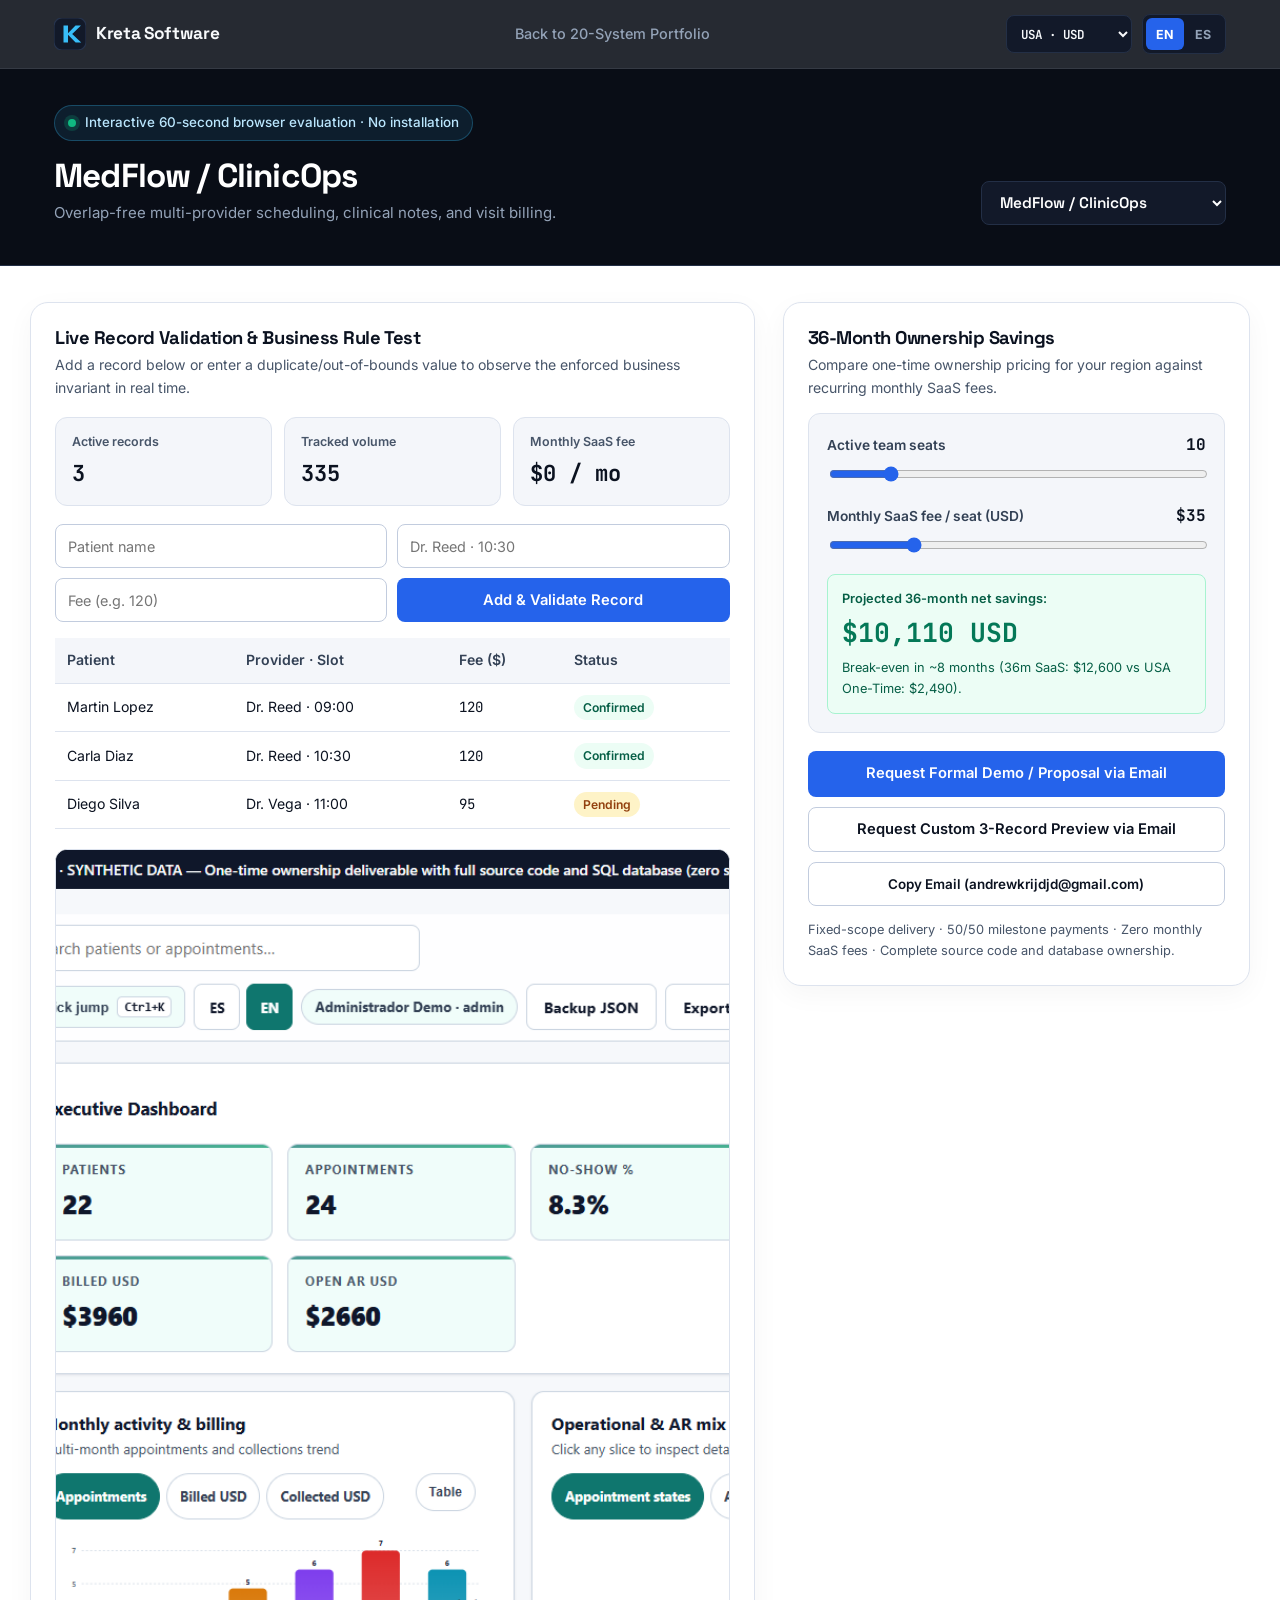
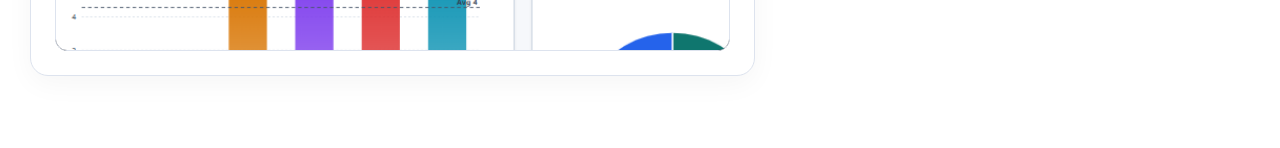
==== demo.html @ 7fbad0e4 "feat: publish 20-product B2B catalog, 40 UI v3 screenshots, 60s demo, and email-only CTAs for Hermes" ====
<!doctype html>
<html lang="en">
<head>
  <meta charset="utf-8">
  <meta name="viewport" content="width=device-width, initial-scale=1">
  <title>Kreta Software — Interactive 60-Second Sandbox (20 Systems)</title>
  <meta name="description" content="Evaluate any of Kreta Software's 20 production-ready operational systems directly in your browser with live invariant validation and 36-month savings modeling.">
  <link rel="preconnect" href="https://fonts.googleapis.com">
  <link rel="preconnect" href="https://fonts.gstatic.com" crossorigin>
  <link href="https://fonts.googleapis.com/css2?family=Inter:wght@400;500;600;700&family=JetBrains+Mono:wght@500;600;700&family=Space+Grotesk:wght@600;700&display=swap" rel="stylesheet">
  <link rel="icon" href="data:image/svg+xml,<svg xmlns='http://www.w3.org/2000/svg' viewBox='0 0 100 100'><rect width='100' height='100' rx='22' fill='%23090d16'/><path d='M30 24h14v24l24-24h18L58 50l28 26H68L44 52v24H30V24z' fill='%2338bdf8'/></svg>">
  <link rel="stylesheet" href="styles.css">
  <style>
    .sandbox-hero {
      background: var(--obsidian); color: var(--obsidian-ink);
      padding: 36px 0 40px; border-bottom: 1px solid var(--obsidian-border);
    }
    .sandbox-bar {
      display: flex; flex-wrap: wrap; align-items: flex-end; justify-content: space-between; gap: 20px;
    }
    .sandbox-bar h1 { font-size: clamp(1.6rem, 2.6vw, 2.25rem); color: #fff; margin-top: 6px; }
    .sandbox-sub { color: #94a3b8; font-size: 0.94rem; margin-top: 6px; max-width: 64ch; }
    .sandbox-select {
      min-height: 44px; min-width: 240px; padding: 8px 14px; border-radius: var(--radius-sm);
      border: 1px solid var(--obsidian-border); background: var(--obsidian-elevated);
      color: #fff; font-family: var(--font-display); font-weight: 600; font-size: 0.96rem; cursor: pointer;
    }
    .sandbox-main { padding: 36px 0 72px; }
    .sandbox-grid {
      display: grid; grid-template-columns: minmax(0, 1.55fr) minmax(0, 1fr);
      gap: 28px; align-items: start;
    }
    @media (max-width: 960px) { .sandbox-grid { grid-template-columns: 1fr; } }
    .s-panel {
      background: var(--porcelain); border: 1px solid var(--border);
      border-radius: var(--radius-lg); padding: 24px;
      box-shadow: 0 8px 28px rgba(11, 18, 32, 0.04);
    }
    .s-panel h2 { font-size: 1.15rem; margin-bottom: 6px; }
    .s-kpis { display: grid; grid-template-columns: repeat(3, 1fr); gap: 12px; margin: 18px 0; }
    @media (max-width: 640px) { .s-kpis { grid-template-columns: 1fr; } }
    .s-kpi {
      padding: 14px 16px; border-radius: var(--radius-md);
      background: var(--slate-wash); border: 1px solid var(--border);
    }
    .s-kpi small { display: block; font-size: 0.78rem; font-weight: 600; color: var(--muted); }
    .s-kpi strong { display: block; margin-top: 4px; font-size: 1.38rem; color: var(--ink); }
    .s-form { display: grid; grid-template-columns: 1fr 1fr; gap: 10px; margin-top: 14px; }
    @media (max-width: 640px) { .s-form { grid-template-columns: 1fr; } }
    .s-form input {
      min-height: 44px; padding: 9px 12px; border-radius: var(--radius-sm);
      border: 1px solid var(--border-strong); font-family: inherit; font-size: 0.9rem; color: var(--ink);
    }
    .s-alert {
      margin-top: 12px; padding: 11px 14px; border-radius: var(--radius-sm);
      font-size: 0.88rem; font-weight: 600; display: none;
    }
    .s-alert.show { display: block; }
    .s-alert.ok { background: var(--emerald-soft); color: #065f46; border: 1px solid #a7f3d0; }
    .s-alert.err { background: #fef2f2; color: #991b1b; border: 1px solid #fecaca; }
    .s-table-wrap { overflow-x: auto; margin-top: 16px; }
    .s-table { width: 100%; border-collapse: collapse; font-size: 0.88rem; }
    .s-table th, .s-table td {
      text-align: left; padding: 11px 12px; border-bottom: 1px solid var(--border);
    }
    .s-table th { background: var(--slate-wash); font-weight: 600; color: var(--ink-secondary); }
    .tag-ok {
      display: inline-block; padding: 3px 9px; border-radius: 999px;
      background: var(--emerald-soft); color: #065f46; font-weight: 600; font-size: 0.76rem;
    }
    .tag-warn {
      display: inline-block; padding: 3px 9px; border-radius: 999px;
      background: #fef3c7; color: #92400e; font-weight: 600; font-size: 0.76rem;
    }
    .s-screen-frame {
      margin-top: 20px; border-radius: var(--radius-md); overflow: hidden;
      border: 1px solid var(--border); background: var(--obsidian);
    }
    .s-screen-frame img { width: 100%; aspect-ratio: 16 / 10; object-fit: cover; object-position: top; display: block; }
    .sim-card {
      margin-top: 14px; padding: 18px; border-radius: var(--radius-md);
      background: var(--slate-wash); border: 1px solid var(--border);
    }
    .sim-result {
      margin-top: 14px; padding: 14px; border-radius: var(--radius-sm);
      background: var(--emerald-soft); border: 1px solid #a7f3d0;
    }
    .sim-num { font-size: 1.65rem; font-weight: 700; color: #047857; margin-top: 2px; }
    .cta-col { display: flex; flex-direction: column; gap: 10px; margin-top: 18px; }
  </style>
</head>
<body>
  <a class="skip-link" href="#demo-main">Skip to interactive sandbox</a>

  <header class="site-header">
    <div class="container nav-inner">
      <a class="brand" href="index.html">
        <svg class="brand-mark" width="32" height="32" viewBox="0 0 32 32" fill="none" aria-hidden="true">
          <rect width="32" height="32" rx="8" fill="#121929" stroke="#26334d" stroke-width="1.2"/>
          <path d="M9.5 7.5H14V15.2L21.5 7.5H27L18.2 16L27.2 24.5H21.6L14 16.8V24.5H9.5V7.5Z" fill="#38BDF8"/>
        </svg>
        <span class="brand-name">Kreta Software</span>
      </a>

      <nav class="nav-links" aria-label="Back navigation">
        <a href="index.html#platforms" id="nav-back">Back to 20-System Portfolio</a>
      </nav>

      <div class="nav-actions">
        <label for="region-select" class="sr-only">Pricing region</label>
        <select id="region-select" class="region-select" aria-label="Pricing region">
          <option value="USA">USA · USD</option>
          <option value="EUR">EUR · USD</option>
          <option value="LATAM">LATAM · USD</option>
          <option value="AR">AR · USD/ARS</option>
        </select>

        <div class="segmented" role="group" aria-label="Language">
          <button type="button" class="seg-btn" id="lang-en" aria-pressed="true">EN</button>
          <button type="button" class="seg-btn" id="lang-es" aria-pressed="false">ES</button>
        </div>
      </div>
    </div>
  </header>

  <section class="sandbox-hero">
    <div class="container sandbox-bar">
      <div>
        <div class="hero-pill" style="margin-bottom:10px;">
          <span class="pulse-dot" aria-hidden="true"></span>
          <span id="lbl-badge">Interactive 60-second browser evaluation · No installation</span>
        </div>
        <h1 id="demo-title">Loading platform…</h1>
        <p class="sandbox-sub" id="demo-tagline"></p>
      </div>
      <div>
        <label for="prod-select" class="sr-only">Select platform</label>
        <select id="prod-select" class="sandbox-select" aria-label="Select platform"></select>
      </div>
    </div>
  </section>

  <main id="demo-main" class="container sandbox-main">
    <div class="sandbox-grid">
      <section class="s-panel" aria-labelledby="sec-live-title">
        <h2 id="sec-live-title">Live Record Validation &amp; Business Rule Test</h2>
        <p style="font-size:0.88rem;color:var(--muted);" id="sec-live-sub">Add a record below or enter a duplicate/out-of-bounds value to observe the enforced business invariant in real time.</p>

        <div class="s-kpis" id="demo-kpis" aria-live="polite"></div>

        <form id="demo-form" class="s-form">
          <input id="f-col1" required placeholder="Account / Entity">
          <input id="f-col2" required placeholder="Reference / Date / Code">
          <input id="f-col3" type="number" step="0.01" required placeholder="Amount / Metric">
          <button type="submit" class="btn btn-primary" id="btn-add">Add &amp; Validate Record</button>
        </form>
        <div id="demo-alert" class="s-alert" role="status" aria-live="polite"></div>

        <div class="s-table-wrap">
          <table class="s-table">
            <thead><tr id="demo-thead"></tr></thead>
            <tbody id="demo-tbody"></tbody>
          </table>
        </div>

        <div class="s-screen-frame">
          <img id="demo-screen" src="" alt="Full application screenshot" width="1280" height="800" loading="lazy">
        </div>
      </section>

      <aside class="s-panel">
        <h2 id="sim-heading">36-Month Ownership Savings</h2>
        <p style="font-size:0.88rem;color:var(--muted);" id="sim-sub">Compare one-time ownership pricing for your region against recurring monthly SaaS fees.</p>

        <div class="sim-card">
          <div class="field-group" style="margin-bottom:14px;">
            <div class="slider-head">
              <label for="sl-users" id="lbl-users">Active team seats</label>
              <strong class="mono" id="val-users">10</strong>
            </div>
            <input id="sl-users" type="range" min="3" max="50" value="10">
          </div>
          <div class="field-group">
            <div class="slider-head">
              <label for="sl-saas" id="lbl-saas">Monthly SaaS fee / seat (USD)</label>
              <strong class="mono" id="val-saas">$35</strong>
            </div>
            <input id="sl-saas" type="range" min="12" max="120" value="35">
          </div>
          <div class="sim-result">
            <div style="font-size:0.8rem;font-weight:600;color:#065f46;" id="lbl-save-title">Projected 36-month net savings:</div>
            <div class="sim-num mono" id="sim-savings">$0 USD</div>
            <div style="font-size:0.8rem;color:#065f46;margin-top:4px;" id="sim-payback"></div>
          </div>
        </div>

        <div class="cta-col">
          <a id="cta-mail" class="btn btn-primary" href="#">Request Formal Demo / Proposal via Email</a>
          <a id="cta-sample" class="btn btn-outline" href="#">Request Custom 3-Record Preview via Email</a>
          <button type="button" id="cta-copy" class="btn btn-outline" style="font-size:0.84rem;">Copy Email (andrewkrijdjd@gmail.com)</button>
        </div>
        <p style="margin-top:14px;font-size:0.8rem;color:var(--muted);" id="lbl-own">Fixed-scope delivery · 50/50 milestone payments · Zero monthly SaaS fees · Complete source code and database ownership.</p>
      </aside>
    </div>
  </main>

  <script src="demo.js"></script>
</body>
</html>
---- styles.css ----
:root {
  --obsidian: #090d16;
  --obsidian-elevated: #121929;
  --obsidian-border: #232f46;
  --obsidian-ink: #f8fafc;
  --obsidian-muted: #94a3b8;
  --porcelain: #ffffff;
  --slate-wash: #f4f6fa;
  --ink: #0b1220;
  --ink-secondary: #334155;
  --muted: #475569;
  --border: #dde3ee;
  --border-strong: #c2ccde;
  --cobalt: #2563eb;
  --cobalt-hover: #1d4ed8;
  --cobalt-light: #38bdf8;
  --cobalt-soft: #eff6ff;
  --emerald: #059669;
  --emerald-soft: #ecfdf5;
  --danger: #dc2626;
  --radius-sm: 8px;
  --radius-md: 12px;
  --radius-lg: 18px;
  --ease-out: cubic-bezier(0.23, 1, 0.32, 1);
  --font-display: "Space Grotesk", system-ui, -apple-system, sans-serif;
  --font-body: "Inter", system-ui, -apple-system, BlinkMacSystemFont, "Segoe UI", Roboto, sans-serif;
  --font-mono: "JetBrains Mono", ui-monospace, SFMono-Regular, Menlo, monospace;
}

*, *::before, *::after { box-sizing: border-box; }
html { font-size: 16px; scroll-behavior: smooth; }
body {
  margin: 0;
  font-family: var(--font-body);
  background: var(--porcelain);
  color: var(--ink);
  line-height: 1.6;
  -webkit-font-smoothing: antialiased;
  overflow-x: clip;
}
h1, h2, h3 {
  font-family: var(--font-display);
  letter-spacing: -0.025em;
  line-height: 1.15;
  margin: 0;
  text-wrap: balance;
}
p { margin: 0; }
.mono { font-family: var(--font-mono); font-variant-numeric: tabular-nums; }
.sr-only {
  position: absolute; width: 1px; height: 1px; overflow: hidden;
  clip: rect(0, 0, 0, 0); white-space: nowrap;
}
.skip-link {
  position: absolute; left: -9999px; top: 8px;
  background: var(--cobalt); color: #fff; padding: 10px 16px;
  border-radius: var(--radius-sm); font-weight: 600; text-decoration: none; z-index: 300;
}
.skip-link:focus { left: 12px; }
:focus-visible { outline: 3px solid var(--cobalt-light); outline-offset: 2px; }
.container { max-width: 1220px; margin: 0 auto; padding: 0 24px; }

/* STICKY HEADER ON OBSIDIAN */
.site-header {
  position: sticky; top: 0; z-index: 60;
  background: rgba(9, 13, 22, 0.88);
  backdrop-filter: blur(14px);
  border-bottom: 1px solid rgba(148, 163, 184, 0.14);
}
.nav-inner {
  min-height: 68px; display: flex; align-items: center;
  justify-content: space-between; gap: 16px;
}
.brand {
  display: inline-flex; align-items: center; gap: 10px;
  text-decoration: none; color: var(--obsidian-ink);
  font-family: var(--font-display); font-weight: 700; font-size: 1.08rem;
  letter-spacing: -0.02em; min-height: 44px; flex-shrink: 0;
}
.nav-links { display: flex; align-items: center; gap: 22px; }
.nav-links a {
  text-decoration: none; color: var(--obsidian-muted);
  font-size: 0.9rem; font-weight: 500;
  transition: color 150ms ease;
}
.nav-links a:hover { color: var(--obsidian-ink); }
.nav-actions { display: flex; align-items: center; gap: 10px; flex-shrink: 0; }
.region-select {
  min-height: 38px; padding: 0 10px; border-radius: var(--radius-sm);
  border: 1px solid var(--obsidian-border); background: var(--obsidian-elevated);
  color: var(--obsidian-ink); font-family: var(--font-mono); font-size: 0.78rem;
  font-weight: 600; cursor: pointer;
}
.segmented {
  display: inline-flex; padding: 3px; border-radius: var(--radius-sm);
  background: var(--obsidian-elevated); border: 1px solid var(--obsidian-border);
}
.seg-btn {
  min-height: 32px; min-width: 38px; padding: 0 8px; border: 0;
  background: transparent; color: var(--obsidian-muted);
  font-family: var(--font-body); font-size: 0.78rem; font-weight: 700;
  border-radius: 6px; cursor: pointer; touch-action: manipulation;
  transition: background-color 140ms ease, color 140ms ease, transform 120ms var(--ease-out);
}
.seg-btn[aria-pressed="true"] { background: var(--cobalt); color: #fff; }
.seg-btn:active { transform: scale(0.97); }

/* BUTTON SYSTEM */
.btn {
  display: inline-flex; align-items: center; justify-content: center; gap: 8px;
  min-height: 44px; padding: 10px 18px; border-radius: var(--radius-sm);
  font-family: var(--font-body); font-weight: 600; font-size: 0.92rem;
  text-decoration: none; border: 1px solid transparent; cursor: pointer;
  touch-action: manipulation;
  transition: background-color 160ms ease, border-color 160ms ease, color 160ms ease, transform 120ms var(--ease-out);
}
.btn:active { transform: scale(0.97); }
.btn-sm { min-height: 38px; padding: 6px 14px; font-size: 0.84rem; }
.btn-lg { min-height: 48px; padding: 12px 22px; font-size: 0.96rem; }
.btn-primary { background: var(--cobalt); color: #fff; }
.btn-primary:hover { background: var(--cobalt-hover); }
.btn-dark-outline {
  background: rgba(255, 255, 255, 0.04); color: var(--obsidian-ink);
  border-color: var(--obsidian-border);
}
.btn-dark-outline:hover { background: rgba(255, 255, 255, 0.1); border-color: #475569; }
.btn-outline {
  background: var(--porcelain); color: var(--ink);
  border-color: var(--border-strong);
}
.btn-outline:hover { background: var(--slate-wash); border-color: var(--ink); }

/* ARCHITECTURAL DARK HERO */
.hero {
  position: relative; background: var(--obsidian); color: var(--obsidian-ink);
  padding: 64px 0 80px; overflow: hidden;
  border-bottom: 1px solid var(--obsidian-border);
}
.hero-grid-bg {
  position: absolute; inset: 0; pointer-events: none;
  background-image:
    radial-gradient(circle at 72% 28%, rgba(37, 99, 235, 0.22), transparent 52%),
    radial-gradient(circle at 20% 80%, rgba(5, 150, 105, 0.12), transparent 45%),
    linear-gradient(rgba(148, 163, 184, 0.05) 1px, transparent 1px),
    linear-gradient(90deg, rgba(148, 163, 184, 0.05) 1px, transparent 1px);
  background-size: auto, auto, 48px 48px, 48px 48px;
}
.hero-layout {
  position: relative; display: grid;
  grid-template-columns: minmax(0, 1fr) minmax(0, 1.18fr);
  gap: 48px; align-items: center;
}
.hero-pill {
  display: inline-flex; align-items: center; gap: 9px;
  padding: 6px 13px; border-radius: 999px;
  background: rgba(56, 189, 248, 0.1); border: 1px solid rgba(56, 189, 248, 0.28);
  color: #bae6fd; font-size: 0.84rem; font-weight: 500; margin-bottom: 20px;
}
.pulse-dot {
  width: 8px; height: 8px; border-radius: 50%; background: #10b981;
  box-shadow: 0 0 0 4px rgba(16, 185, 129, 0.2);
}
.hero h1 {
  font-size: clamp(2.2rem, 3.8vw, 3.4rem);
  font-weight: 700; color: #ffffff; margin-bottom: 18px;
}
.hero-lead {
  font-size: 1.06rem; color: #cbd5e1; max-width: 54ch;
  line-height: 1.65; margin-bottom: 28px;
}
.hero-actions { display: flex; flex-wrap: wrap; gap: 12px; margin-bottom: 28px; }
.hero-trust-row {
  display: flex; flex-wrap: wrap; gap: 18px;
  padding-top: 20px; border-top: 1px solid rgba(148, 163, 184, 0.18);
}
.trust-item {
  display: inline-flex; align-items: center; gap: 7px;
  font-size: 0.86rem; color: #cbd5e1;
}
.trust-item svg { color: #34d399; flex-shrink: 0; }

/* HERO LIVE PRODUCT SHOWCASE */
.hero-showcase { min-width: 0; }
.showcase-tabs {
  display: flex; flex-wrap: wrap; gap: 6px; margin-bottom: 12px;
}
.s-tab {
  min-height: 36px; padding: 6px 12px; border-radius: var(--radius-sm);
  border: 1px solid var(--obsidian-border); background: rgba(18, 25, 41, 0.8);
  color: var(--obsidian-muted); font-family: var(--font-body);
  font-size: 0.82rem; font-weight: 600; cursor: pointer; touch-action: manipulation;
  transition: background-color 140ms ease, color 140ms ease, border-color 140ms ease, transform 120ms var(--ease-out);
}
.s-tab:hover { color: #fff; border-color: #475569; }
.s-tab[aria-selected="true"] {
  background: var(--cobalt); border-color: var(--cobalt); color: #fff;
}
.s-tab:active { transform: scale(0.97); }
.browser-frame {
  border-radius: var(--radius-lg);
  border: 1px solid rgba(148, 163, 184, 0.22);
  background: var(--obsidian-elevated);
  box-shadow: 0 28px 70px rgba(0, 0, 0, 0.55);
  overflow: hidden;
}
.browser-chrome {
  display: flex; align-items: center; justify-content: space-between; gap: 12px;
  padding: 10px 14px; background: #0d1320;
  border-bottom: 1px solid var(--obsidian-border);
}
.chrome-dots { display: flex; gap: 6px; }
.chrome-dots span { width: 10px; height: 10px; border-radius: 50%; background: #334155; }
.chrome-url {
  font-size: 0.76rem; color: #94a3b8;
  overflow: hidden; text-overflow: ellipsis; white-space: nowrap;
}
.chrome-badge {
  font-size: 0.72rem; font-weight: 600; padding: 2px 8px; border-radius: 999px;
  background: rgba(16, 185, 129, 0.16); color: #6ee7b7; flex-shrink: 0;
}
.browser-stage { aspect-ratio: 16 / 10; background: #0b1120; overflow: hidden; }
.browser-stage img {
  width: 100%; height: 100%; object-fit: cover; object-position: top; display: block;
}
.showcase-footer {
  display: flex; align-items: center; justify-content: space-between; gap: 16px;
  padding: 14px 18px; background: #0f172a;
  border-top: 1px solid var(--obsidian-border);
}
.showcase-name { font-family: var(--font-display); font-weight: 700; font-size: 1rem; color: #fff; }
.showcase-inv { font-size: 0.82rem; color: #94a3b8; margin-top: 2px; }
.showcase-price-block { text-align: right; flex-shrink: 0; }
.showcase-price { font-size: 0.96rem; font-weight: 700; color: #f8fafc; }
.showcase-try {
  display: inline-block; margin-top: 3px; font-size: 0.8rem; font-weight: 600;
  color: var(--cobalt-light); text-decoration: none;
}
.showcase-try:hover { text-decoration: underline; }

/* PROOF BAND */
.proof-band {
  background: var(--porcelain);
  border-bottom: 1px solid var(--border);
}
.proof-grid {
  display: grid; grid-template-columns: repeat(4, 1fr);
}
.proof-cell {
  padding: 26px 20px; border-right: 1px solid var(--border);
}
.proof-cell:last-child { border-right: 0; }
.proof-num { font-size: 1.75rem; font-weight: 700; color: var(--ink); }
.proof-label { font-size: 0.86rem; color: var(--muted); margin-top: 4px; }

/* SECTIONS */
.section { padding: 80px 0; }
.section-wash {
  background: var(--slate-wash);
  border-top: 1px solid var(--border);
  border-bottom: 1px solid var(--border);
}
.section-obsidian { background: var(--obsidian); color: var(--obsidian-ink); }
.section-head {
  display: flex; align-items: flex-end; justify-content: space-between;
  gap: 24px; flex-wrap: wrap; margin-bottom: 28px;
}
.section-head h2 { font-size: clamp(1.7rem, 2.6vw, 2.35rem); color: var(--ink); }
.section-sub { color: var(--muted); max-width: 64ch; margin-top: 8px; font-size: 0.98rem; }

/* REGION PILLS + CATALOG CONTROLS */
.region-pills {
  display: inline-flex; padding: 4px; border-radius: var(--radius-md);
  background: var(--slate-wash); border: 1px solid var(--border); gap: 4px;
}
.r-pill {
  min-height: 36px; padding: 0 14px; border-radius: var(--radius-sm); border: 0;
  background: transparent; color: var(--ink-secondary);
  font-family: var(--font-mono); font-size: 0.8rem; font-weight: 600;
  cursor: pointer; touch-action: manipulation;
  transition: background-color 140ms ease, color 140ms ease, transform 120ms var(--ease-out);
}
.r-pill[aria-pressed="true"] { background: var(--ink); color: #fff; }
.r-pill:active { transform: scale(0.97); }

.catalog-controls {
  display: flex; flex-wrap: wrap; gap: 14px; align-items: center;
  justify-content: space-between; margin-bottom: 14px;
}
.search-wrap {
  position: relative; flex: 1 1 280px; max-width: 420px;
}
.search-wrap svg {
  position: absolute; left: 14px; top: 50%; transform: translateY(-50%);
  color: var(--muted); pointer-events: none;
}
.search-wrap input {
  width: 100%; min-height: 44px; padding: 10px 14px 10px 42px;
  border-radius: var(--radius-sm); border: 1px solid var(--border-strong);
  background: var(--porcelain); color: var(--ink); font-family: inherit; font-size: 0.92rem;
}
.filter-bar { display: flex; flex-wrap: wrap; gap: 8px; }
.filter-btn {
  min-height: 40px; padding: 6px 14px; border-radius: 999px;
  border: 1px solid var(--border-strong); background: var(--porcelain);
  color: var(--ink-secondary); font-family: inherit; font-size: 0.85rem; font-weight: 600;
  cursor: pointer; touch-action: manipulation;
  transition: background-color 140ms ease, color 140ms ease, border-color 140ms ease, transform 120ms var(--ease-out);
}
.filter-btn[aria-pressed="true"] {
  background: var(--cobalt); border-color: var(--cobalt); color: #fff;
}
.filter-btn:active { transform: scale(0.97); }
.catalog-meta {
  font-size: 0.86rem; color: var(--muted); margin-bottom: 20px;
}

/* 2-COLUMN EDITORIAL PRODUCT SHOWCASE */
.product-grid {
  display: grid; grid-template-columns: repeat(2, minmax(0, 1fr));
  gap: 28px;
}
.prod-card {
  display: flex; flex-direction: column;
  border-radius: var(--radius-lg); border: 1px solid var(--border);
  background: var(--porcelain); overflow: hidden;
  content-visibility: auto; contain-intrinsic-size: 480px;
  transition: border-color 180ms ease, box-shadow 180ms var(--ease-out);
}
.prod-card:hover {
  border-color: var(--border-strong);
  box-shadow: 0 16px 36px rgba(11, 18, 32, 0.08);
}
.prod-media {
  position: relative; background: var(--obsidian); padding: 14px 14px 0;
  border-bottom: 1px solid var(--border);
}
.prod-screen-wrap {
  aspect-ratio: 16 / 10; border-radius: 10px 10px 0 0; overflow: hidden;
  border: 1px solid rgba(148, 163, 184, 0.24); border-bottom: 0;
  background: #0f172a;
}
.prod-screen-wrap img {
  width: 100%; height: 100%; object-fit: cover; object-position: top; display: block;
}
.prod-body {
  padding: 22px 24px 24px; display: flex; flex-direction: column; flex: 1; gap: 12px;
}
.prod-top {
  display: flex; align-items: baseline; justify-content: space-between; gap: 12px;
}
.prod-title { font-size: 1.24rem; color: var(--ink); }
.prod-family {
  font-size: 0.76rem; font-weight: 600; padding: 3px 9px; border-radius: 999px;
  background: var(--slate-wash); color: var(--ink-secondary); border: 1px solid var(--border);
  flex-shrink: 0;
}
.prod-desc { font-size: 0.93rem; color: var(--ink-secondary); line-height: 1.55; }
.prod-invariant {
  font-size: 0.84rem; color: var(--muted); padding: 9px 12px;
  border-radius: var(--radius-sm); background: var(--slate-wash);
  border-left: 3px solid var(--cobalt);
}
.prod-pricing {
  display: flex; align-items: baseline; justify-content: space-between;
  gap: 12px; padding-top: 10px; border-top: 1px solid var(--border); margin-top: auto;
}
.price-from { font-size: 0.8rem; color: var(--muted); }
.price-range { font-size: 1.08rem; font-weight: 700; color: var(--ink); }
.price-zero { font-size: 0.8rem; font-weight: 600; color: var(--emerald); }
.prod-actions { display: grid; grid-template-columns: 1fr 1fr; gap: 10px; }

/* OWN VS RENT CALCULATOR */
.calc-panel {
  display: grid; grid-template-columns: minmax(0, 1fr) minmax(0, 1.2fr);
  gap: 32px; padding: 32px; border-radius: var(--radius-lg);
  background: var(--porcelain); border: 1px solid var(--border);
  box-shadow: 0 10px 30px rgba(11, 18, 32, 0.05);
}
.calc-inputs { display: flex; flex-direction: column; gap: 18px; }
.field-group label { display: block; font-size: 0.86rem; font-weight: 600; color: var(--ink-secondary); margin-bottom: 6px; }
.field-group select {
  width: 100%; min-height: 44px; padding: 8px 12px; border-radius: var(--radius-sm);
  border: 1px solid var(--border-strong); background: var(--porcelain);
  color: var(--ink); font-family: inherit; font-size: 0.94rem;
}
.slider-head { display: flex; justify-content: space-between; align-items: center; margin-bottom: 6px; }
.slider-head label { margin: 0; }
.field-group input[type="range"] { width: 100%; accent-color: var(--cobalt); cursor: pointer; }
.calc-results { display: flex; flex-direction: column; justify-content: space-between; gap: 24px; }
.bar-compare { display: flex; flex-direction: column; gap: 16px; }
.bar-label {
  display: flex; justify-content: space-between; align-items: baseline;
  font-size: 0.9rem; color: var(--ink-secondary); margin-bottom: 6px;
}
.bar-track {
  height: 16px; border-radius: 999px; background: var(--slate-wash);
  border: 1px solid var(--border); overflow: hidden;
}
.bar-fill { height: 100%; border-radius: 999px; transition: width 260ms var(--ease-out); }
.bar-saas { background: #94a3b8; width: 100%; }
.bar-own { background: var(--emerald); width: 22%; }
.savings-callout {
  padding: 22px 24px; border-radius: var(--radius-md);
  background: var(--emerald-soft); border: 1px solid #a7f3d0;
  display: flex; align-items: center; justify-content: space-between; gap: 20px; flex-wrap: wrap;
}
.savings-kicker { font-size: 0.84rem; font-weight: 600; color: #065f46; }
.savings-amount { font-size: 2rem; font-weight: 700; color: #047857; margin: 2px 0; }
.savings-note { font-size: 0.84rem; color: #065f46; }
.savings-ctas { display: flex; gap: 10px; flex-wrap: wrap; }

/* SAMPLES GRID */
.samples-grid { display: grid; grid-template-columns: repeat(4, minmax(0, 1fr)); gap: 20px; }
.sample-card {
  display: flex; flex-direction: column; gap: 10px;
  padding: 22px; border-radius: var(--radius-md);
  border: 1px solid var(--border); background: var(--porcelain);
  text-decoration: none; color: inherit;
  transition: border-color 160ms ease, transform 140ms var(--ease-out);
}
.sample-card:hover { border-color: var(--cobalt); transform: translateY(-2px); }
.sample-icon {
  display: inline-flex; align-items: center; justify-content: center;
  width: 44px; height: 28px; border-radius: 6px;
  background: var(--cobalt-soft); color: var(--cobalt);
  font-family: var(--font-mono); font-size: 0.74rem; font-weight: 700;
}
.sample-card h3 { font-size: 1rem; color: var(--ink); }
.sample-card p { font-size: 0.86rem; color: var(--muted); line-height: 1.5; flex: 1; }
.sample-link { font-size: 0.85rem; font-weight: 600; color: var(--cobalt); }

/* PROCESS */
.process-grid {
  list-style: none; margin: 0; padding: 0;
  display: grid; grid-template-columns: repeat(4, minmax(0, 1fr)); gap: 20px;
}
.process-step {
  padding: 24px; border-radius: var(--radius-md);
  background: var(--porcelain); border: 1px solid var(--border);
}
.step-idx {
  display: inline-block; font-size: 0.82rem; font-weight: 700;
  color: var(--cobalt); margin-bottom: 10px;
}
.process-step h3 { font-size: 1.05rem; margin-bottom: 8px; }
.process-step p { font-size: 0.88rem; color: var(--muted); line-height: 1.55; }

/* FAQ */
.faq-container { max-width: 820px; }
.faq-container h2 { font-size: clamp(1.6rem, 2.4vw, 2.1rem); margin-bottom: 24px; }
.faq-list { display: flex; flex-direction: column; gap: 12px; }
.faq-item {
  border: 1px solid var(--border); border-radius: var(--radius-md);
  background: var(--porcelain); padding: 18px 20px;
}
.faq-item summary {
  font-family: var(--font-display); font-weight: 600; font-size: 1rem;
  color: var(--ink); cursor: pointer; list-style: none;
  display: flex; justify-content: space-between; align-items: center; gap: 12px;
}
.faq-item summary::after { content: "+"; font-family: var(--font-mono); font-size: 1.2rem; color: var(--cobalt); }
.faq-item[open] summary::after { content: "−"; }
.faq-item p { margin-top: 12px; font-size: 0.92rem; color: var(--ink-secondary); line-height: 1.6; }

/* CONTACT & FOOTER */
.contact-box {
  display: flex; align-items: center; justify-content: space-between;
  gap: 32px; flex-wrap: wrap;
}
.contact-copy { max-width: 60ch; }
.contact-copy h2 { font-size: clamp(1.7rem, 2.6vw, 2.3rem); color: #fff; margin-bottom: 12px; }
.contact-copy p { color: #cbd5e1; font-size: 0.98rem; }
.contact-actions { display: flex; gap: 12px; flex-wrap: wrap; }
.site-footer {
  background: #060911; color: var(--obsidian-muted);
  border-top: 1px solid var(--obsidian-border); padding: 28px 0;
}
.footer-inner {
  display: flex; align-items: center; justify-content: space-between;
  gap: 16px; flex-wrap: wrap; font-size: 0.86rem;
}
.footer-brand { color: #fff; margin-right: 12px; }
.footer-links { display: flex; gap: 20px; flex-wrap: wrap; }
.footer-links a { color: #cbd5e1; text-decoration: none; }
.footer-links a:hover { color: #fff; text-decoration: underline; }

/* MODAL */
.modal-backdrop {
  position: fixed; inset: 0; z-index: 200;
  background: rgba(9, 13, 22, 0.72); backdrop-filter: blur(6px);
  display: flex; align-items: center; justify-content: center; padding: 20px;
}
.modal-backdrop[hidden] { display: none; }
.modal-dialog {
  width: 100%; max-width: 820px; max-height: 92vh; overflow-y: auto;
  background: var(--porcelain); border-radius: var(--radius-lg);
  border: 1px solid var(--border); box-shadow: 0 28px 80px rgba(0, 0, 0, 0.45);
}
.modal-head {
  display: flex; align-items: flex-start; justify-content: space-between; gap: 16px;
  padding: 20px 24px; border-bottom: 1px solid var(--border);
}
.modal-cat { font-size: 0.78rem; font-weight: 600; color: var(--cobalt); }
.modal-head h2 { font-size: 1.45rem; margin-top: 2px; }
.modal-close {
  min-width: 40px; min-height: 40px; border-radius: var(--radius-sm);
  border: 1px solid var(--border); background: var(--porcelain); color: var(--ink);
  display: inline-flex; align-items: center; justify-content: center; cursor: pointer;
}
.modal-close:hover { background: var(--slate-wash); }
.modal-body { padding: 22px 24px; display: flex; flex-direction: column; gap: 16px; }
.modal-preview {
  aspect-ratio: 16 / 10; border-radius: var(--radius-md); overflow: hidden;
  border: 1px solid var(--border); background: var(--obsidian);
}
.modal-preview img { width: 100%; height: 100%; object-fit: cover; object-position: top; display: block; }
.modal-desc { font-size: 0.95rem; color: var(--ink-secondary); }
.modal-invariants {
  padding: 12px 14px; border-radius: var(--radius-sm); background: var(--slate-wash);
  font-size: 0.88rem; color: var(--ink); border-left: 3px solid var(--cobalt);
}
.editions-grid { display: grid; grid-template-columns: repeat(3, 1fr); gap: 14px; }
.edition-box {
  padding: 16px; border-radius: var(--radius-md); border: 1px solid var(--border);
  background: var(--porcelain); display: flex; flex-direction: column; gap: 6px;
}
.edition-box.is-featured { border-color: var(--cobalt); background: var(--cobalt-soft); }
.edition-name { font-weight: 700; font-size: 0.9rem; color: var(--ink); }
.edition-price { font-size: 1.3rem; font-weight: 700; color: var(--ink); }
.edition-note { font-size: 0.8rem; color: var(--muted); }
.modal-foot {
  padding: 16px 24px; border-top: 1px solid var(--border);
  display: flex; gap: 12px; justify-content: flex-end; flex-wrap: wrap;
}

/* RESPONSIVE */
@media (max-width: 1024px) {
  .hero-layout { grid-template-columns: 1fr; gap: 36px; }
  .nav-links { display: none; }
  .proof-grid, .samples-grid, .process-grid { grid-template-columns: repeat(2, 1fr); }
  .proof-cell:nth-child(2) { border-right: 0; }
  .proof-cell:nth-child(1), .proof-cell:nth-child(2) { border-bottom: 1px solid var(--border); }
  .calc-panel { grid-template-columns: 1fr; }
}
@media (max-width: 720px) {
  .container { padding: 0 16px; }
  .nav-inner { gap: 8px; }
  .brand { font-size: 0.94rem; gap: 7px; }
  .brand-mark { width: 28px; height: 28px; }
  .nav-actions { gap: 6px; }
  .region-select { padding: 0 6px; font-size: 0.72rem; max-width: 102px; }
  .seg-btn { min-width: 32px; padding: 0 6px; font-size: 0.72rem; }
  .hero { padding: 42px 0 56px; }
  .section { padding: 56px 0; }
  .product-grid, .editions-grid, .samples-grid, .process-grid { grid-template-columns: 1fr; }
  .proof-grid { grid-template-columns: repeat(2, 1fr); }
  .nav-actions .btn { display: none; }
  .prod-actions { grid-template-columns: 1fr; }
  .showcase-footer { flex-direction: column; align-items: flex-start; }
  .showcase-price-block { text-align: left; }
}
@media (prefers-reduced-motion: reduce) {
  *, *::before, *::after {
    transition-duration: 0.01ms !important;
    animation-duration: 0.01ms !important;
    scroll-behavior: auto !important;
  }
}
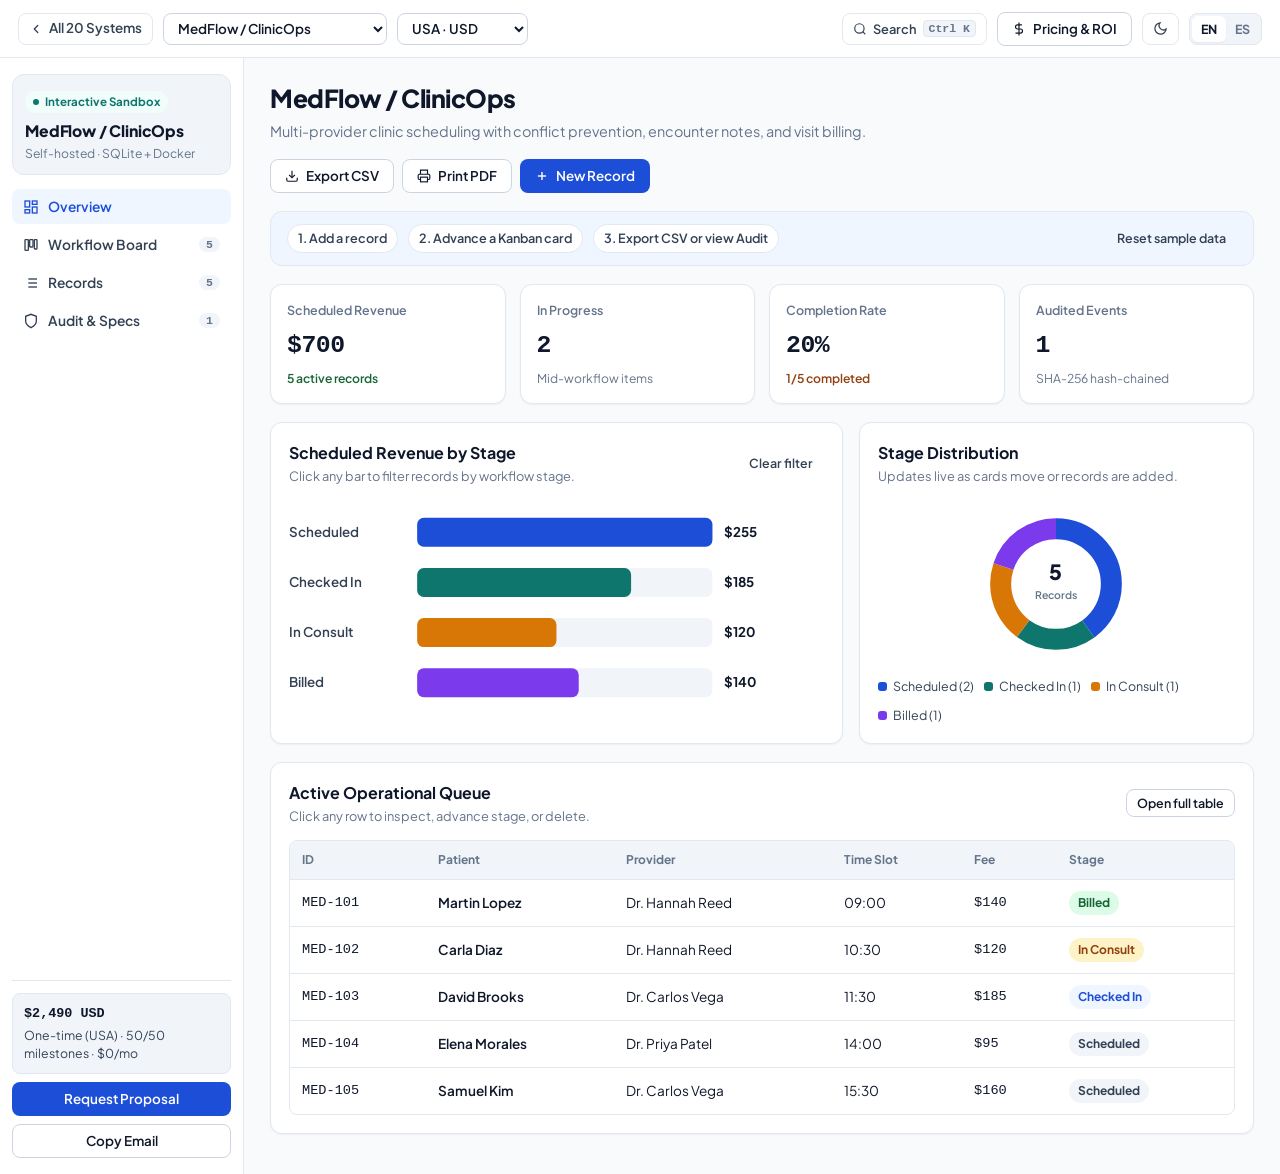
==== commit 97d486bc: "feat(site): v5 interactive 4-view SaaS workspace, live hero sandbox, architecture teardown & 40 HD s" ====
--- a/demo.html
+++ b/demo.html
@@ -1,208 +1,323 @@
 <!doctype html>
-<html lang="en">
+<html lang="en" data-theme="light">
 <head>
   <meta charset="utf-8">
   <meta name="viewport" content="width=device-width, initial-scale=1">
-  <title>Kreta Software — Interactive 60-Second Sandbox (20 Systems)</title>
-  <meta name="description" content="Evaluate any of Kreta Software's 20 production-ready operational systems directly in your browser with live invariant validation and 36-month savings modeling.">
+  <title>Kreta Software — Interactive Workspace Sandbox</title>
+  <link rel="icon" type="image/svg+xml" href="data:image/svg+xml,%3Csvg xmlns='http://www.w3.org/2000/svg' viewBox='0 0 32 32'%3E%3Crect width='32' height='32' rx='8' fill='%230F172A'/%3E%3Ctext x='16' y='22' text-anchor='middle' fill='%23FFFFFF' font-family='sans-serif' font-weight='800' font-size='18'%3EK%3C/text%3E%3C/svg%3E">
+  <meta name="description" content="Test any of Kreta Software's 20 turnkey self-hosted B2B systems directly in your browser: live KPIs, interactive Kanban, SVG analytics, audit trail, and CSV export.">
   <link rel="preconnect" href="https://fonts.googleapis.com">
   <link rel="preconnect" href="https://fonts.gstatic.com" crossorigin>
-  <link href="https://fonts.googleapis.com/css2?family=Inter:wght@400;500;600;700&family=JetBrains+Mono:wght@500;600;700&family=Space+Grotesk:wght@600;700&display=swap" rel="stylesheet">
-  <link rel="icon" href="data:image/svg+xml,<svg xmlns='http://www.w3.org/2000/svg' viewBox='0 0 100 100'><rect width='100' height='100' rx='22' fill='%23090d16'/><path d='M30 24h14v24l24-24h18L58 50l28 26H68L44 52v24H30V24z' fill='%2338bdf8'/></svg>">
-  <link rel="stylesheet" href="styles.css">
-  <style>
-    .sandbox-hero {
-      background: var(--obsidian); color: var(--obsidian-ink);
-      padding: 36px 0 40px; border-bottom: 1px solid var(--obsidian-border);
-    }
-    .sandbox-bar {
-      display: flex; flex-wrap: wrap; align-items: flex-end; justify-content: space-between; gap: 20px;
-    }
-    .sandbox-bar h1 { font-size: clamp(1.6rem, 2.6vw, 2.25rem); color: #fff; margin-top: 6px; }
-    .sandbox-sub { color: #94a3b8; font-size: 0.94rem; margin-top: 6px; max-width: 64ch; }
-    .sandbox-select {
-      min-height: 44px; min-width: 240px; padding: 8px 14px; border-radius: var(--radius-sm);
-      border: 1px solid var(--obsidian-border); background: var(--obsidian-elevated);
-      color: #fff; font-family: var(--font-display); font-weight: 600; font-size: 0.96rem; cursor: pointer;
-    }
-    .sandbox-main { padding: 36px 0 72px; }
-    .sandbox-grid {
-      display: grid; grid-template-columns: minmax(0, 1.55fr) minmax(0, 1fr);
-      gap: 28px; align-items: start;
-    }
-    @media (max-width: 960px) { .sandbox-grid { grid-template-columns: 1fr; } }
-    .s-panel {
-      background: var(--porcelain); border: 1px solid var(--border);
-      border-radius: var(--radius-lg); padding: 24px;
-      box-shadow: 0 8px 28px rgba(11, 18, 32, 0.04);
-    }
-    .s-panel h2 { font-size: 1.15rem; margin-bottom: 6px; }
-    .s-kpis { display: grid; grid-template-columns: repeat(3, 1fr); gap: 12px; margin: 18px 0; }
-    @media (max-width: 640px) { .s-kpis { grid-template-columns: 1fr; } }
-    .s-kpi {
-      padding: 14px 16px; border-radius: var(--radius-md);
-      background: var(--slate-wash); border: 1px solid var(--border);
-    }
-    .s-kpi small { display: block; font-size: 0.78rem; font-weight: 600; color: var(--muted); }
-    .s-kpi strong { display: block; margin-top: 4px; font-size: 1.38rem; color: var(--ink); }
-    .s-form { display: grid; grid-template-columns: 1fr 1fr; gap: 10px; margin-top: 14px; }
-    @media (max-width: 640px) { .s-form { grid-template-columns: 1fr; } }
-    .s-form input {
-      min-height: 44px; padding: 9px 12px; border-radius: var(--radius-sm);
-      border: 1px solid var(--border-strong); font-family: inherit; font-size: 0.9rem; color: var(--ink);
-    }
-    .s-alert {
-      margin-top: 12px; padding: 11px 14px; border-radius: var(--radius-sm);
-      font-size: 0.88rem; font-weight: 600; display: none;
-    }
-    .s-alert.show { display: block; }
-    .s-alert.ok { background: var(--emerald-soft); color: #065f46; border: 1px solid #a7f3d0; }
-    .s-alert.err { background: #fef2f2; color: #991b1b; border: 1px solid #fecaca; }
-    .s-table-wrap { overflow-x: auto; margin-top: 16px; }
-    .s-table { width: 100%; border-collapse: collapse; font-size: 0.88rem; }
-    .s-table th, .s-table td {
-      text-align: left; padding: 11px 12px; border-bottom: 1px solid var(--border);
-    }
-    .s-table th { background: var(--slate-wash); font-weight: 600; color: var(--ink-secondary); }
-    .tag-ok {
-      display: inline-block; padding: 3px 9px; border-radius: 999px;
-      background: var(--emerald-soft); color: #065f46; font-weight: 600; font-size: 0.76rem;
-    }
-    .tag-warn {
-      display: inline-block; padding: 3px 9px; border-radius: 999px;
-      background: #fef3c7; color: #92400e; font-weight: 600; font-size: 0.76rem;
-    }
-    .s-screen-frame {
-      margin-top: 20px; border-radius: var(--radius-md); overflow: hidden;
-      border: 1px solid var(--border); background: var(--obsidian);
-    }
-    .s-screen-frame img { width: 100%; aspect-ratio: 16 / 10; object-fit: cover; object-position: top; display: block; }
-    .sim-card {
-      margin-top: 14px; padding: 18px; border-radius: var(--radius-md);
-      background: var(--slate-wash); border: 1px solid var(--border);
-    }
-    .sim-result {
-      margin-top: 14px; padding: 14px; border-radius: var(--radius-sm);
-      background: var(--emerald-soft); border: 1px solid #a7f3d0;
-    }
-    .sim-num { font-size: 1.65rem; font-weight: 700; color: #047857; margin-top: 2px; }
-    .cta-col { display: flex; flex-direction: column; gap: 10px; margin-top: 18px; }
-  </style>
+  <link href="https://fonts.googleapis.com/css2?family=Inter:wght@400;500;600;700&family=Plus+Jakarta+Sans:wght@600;700;800&display=swap" rel="stylesheet">
+  <link rel="stylesheet" href="demo.css">
 </head>
 <body>
-  <a class="skip-link" href="#demo-main">Skip to interactive sandbox</a>
-
-  <header class="site-header">
-    <div class="container nav-inner">
-      <a class="brand" href="index.html">
-        <svg class="brand-mark" width="32" height="32" viewBox="0 0 32 32" fill="none" aria-hidden="true">
-          <rect width="32" height="32" rx="8" fill="#121929" stroke="#26334d" stroke-width="1.2"/>
-          <path d="M9.5 7.5H14V15.2L21.5 7.5H27L18.2 16L27.2 24.5H21.6L14 16.8V24.5H9.5V7.5Z" fill="#38BDF8"/>
-        </svg>
-        <span class="brand-name">Kreta Software</span>
+  <header class="ws-topbar">
+    <div class="ws-top-left">
+      <button type="button" id="btn-mobile-nav" class="icon-btn mobile-menu-btn" aria-label="Toggle workspace menu">
+        <svg width="16" height="16" viewBox="0 0 24 24" fill="none" stroke="currentColor" stroke-width="2" stroke-linecap="round"><line x1="3" y1="6" x2="21" y2="6"/><line x1="3" y1="12" x2="21" y2="12"/><line x1="3" y1="18" x2="21" y2="18"/></svg>
+      </button>
+      <a id="nav-back" class="back-link" href="index.html">
+        <svg width="14" height="14" viewBox="0 0 24 24" fill="none" stroke="currentColor" stroke-width="2.2" stroke-linecap="round" stroke-linejoin="round"><polyline points="15 18 9 12 15 6"/></svg>
+        <span id="nav-back-txt">All 20 Systems</span>
       </a>
-
-      <nav class="nav-links" aria-label="Back navigation">
-        <a href="index.html#platforms" id="nav-back">Back to 20-System Portfolio</a>
+      <label class="sr-only" for="prod-select">Select product</label>
+      <select id="prod-select" class="tb-select" aria-label="Select product"></select>
+      <label class="sr-only" for="region-select">Pricing region</label>
+      <select id="region-select" class="tb-select" aria-label="Pricing region">
+        <option value="USA">USA · USD</option>
+        <option value="EUR">EUR · EUR</option>
+        <option value="LATAM">LATAM · USD</option>
+        <option value="AR">AR · USD/ARS</option>
+      </select>
+    </div>
+
+    <div class="ws-top-right">
+      <button type="button" id="btn-cmd" class="icon-btn" title="Command Palette (Ctrl+K)">
+        <svg width="14" height="14" viewBox="0 0 24 24" fill="none" stroke="currentColor" stroke-width="2"><circle cx="11" cy="11" r="8"/><line x1="21" y1="21" x2="16.65" y2="16.65"/></svg>
+        <span id="lbl-cmd">Search</span>
+        <span class="kbd-hint">Ctrl K</span>
+      </button>
+      <button type="button" id="btn-roi" class="btn btn-secondary">
+        <svg width="14" height="14" viewBox="0 0 24 24" fill="none" stroke="currentColor" stroke-width="2"><path d="M12 1v22"/><path d="M17 5H9.5a3.5 3.5 0 0 0 0 7h5a3.5 3.5 0 0 1 0 7H6"/></svg>
+        <span id="lbl-roi-btn">Pricing &amp; ROI</span>
+      </button>
+      <button type="button" id="btn-theme" class="icon-btn" aria-label="Toggle dark mode" title="Toggle theme">
+        <svg width="15" height="15" viewBox="0 0 24 24" fill="none" stroke="currentColor" stroke-width="2"><path d="M21 12.79A9 9 0 1 1 11.21 3 7 7 0 0 0 21 12.79z"/></svg>
+      </button>
+      <div class="seg-group" role="group" aria-label="Language">
+        <button type="button" id="lang-en" class="seg-btn" aria-pressed="true">EN</button>
+        <button type="button" id="lang-es" class="seg-btn" aria-pressed="false">ES</button>
+      </div>
+    </div>
+  </header>
+
+  <div class="ws-shell">
+    <aside id="ws-sidebar" class="ws-sidebar" aria-label="Workspace navigation">
+      <div class="ws-brand-card">
+        <div class="ws-brand-badge"><span class="dot"></span><span id="lbl-live-pill">Interactive Sandbox</span></div>
+        <h2 id="side-prod-name" class="ws-brand-name">MedFlow</h2>
+        <p id="side-prod-meta" class="ws-brand-sub">Self-hosted · SQLite + Docker</p>
+      </div>
+
+      <nav class="ws-nav">
+        <button type="button" class="nav-item" data-view="overview" aria-current="page">
+          <span class="nav-item-left">
+            <svg width="16" height="16" viewBox="0 0 24 24" fill="none" stroke="currentColor" stroke-width="2"><rect x="3" y="3" width="7" height="9"/><rect x="14" y="3" width="7" height="5"/><rect x="14" y="12" width="7" height="9"/><rect x="3" y="16" width="7" height="5"/></svg>
+            <span id="nav-v-overview">Overview</span>
+          </span>
+        </button>
+        <button type="button" class="nav-item" data-view="kanban">
+          <span class="nav-item-left">
+            <svg width="16" height="16" viewBox="0 0 24 24" fill="none" stroke="currentColor" stroke-width="2"><rect x="3" y="4" width="5" height="16" rx="1"/><rect x="10" y="4" width="5" height="11" rx="1"/><rect x="17" y="4" width="4" height="14" rx="1"/></svg>
+            <span id="nav-v-kanban">Workflow Board</span>
+          </span>
+          <span id="badge-kanban" class="nav-pill mono">0</span>
+        </button>
+        <button type="button" class="nav-item" data-view="records">
+          <span class="nav-item-left">
+            <svg width="16" height="16" viewBox="0 0 24 24" fill="none" stroke="currentColor" stroke-width="2"><line x1="8" y1="6" x2="21" y2="6"/><line x1="8" y1="12" x2="21" y2="12"/><line x1="8" y1="18" x2="21" y2="18"/><line x1="3" y1="6" x2="3.01" y2="6"/><line x1="3" y1="12" x2="3.01" y2="12"/><line x1="3" y1="18" x2="3.01" y2="18"/></svg>
+            <span id="nav-v-records">Records</span>
+          </span>
+          <span id="badge-records" class="nav-pill mono">0</span>
+        </button>
+        <button type="button" class="nav-item" data-view="audit">
+          <span class="nav-item-left">
+            <svg width="16" height="16" viewBox="0 0 24 24" fill="none" stroke="currentColor" stroke-width="2"><path d="M12 22s8-4 8-10V5l-8-3-8 3v7c0 6 8 10 8 10z"/></svg>
+            <span id="nav-v-audit">Audit &amp; Specs</span>
+          </span>
+          <span id="badge-audit" class="nav-pill mono">0</span>
+        </button>
       </nav>
 
-      <div class="nav-actions">
-        <label for="region-select" class="sr-only">Pricing region</label>
-        <select id="region-select" class="region-select" aria-label="Pricing region">
-          <option value="USA">USA · USD</option>
-          <option value="EUR">EUR · USD</option>
-          <option value="LATAM">LATAM · USD</option>
-          <option value="AR">AR · USD/ARS</option>
-        </select>
-
-        <div class="segmented" role="group" aria-label="Language">
-          <button type="button" class="seg-btn" id="lang-en" aria-pressed="true">EN</button>
-          <button type="button" class="seg-btn" id="lang-es" aria-pressed="false">ES</button>
-        </div>
-      </div>
-    </div>
-  </header>
-
-  <section class="sandbox-hero">
-    <div class="container sandbox-bar">
-      <div>
-        <div class="hero-pill" style="margin-bottom:10px;">
-          <span class="pulse-dot" aria-hidden="true"></span>
-          <span id="lbl-badge">Interactive 60-second browser evaluation · No installation</span>
-        </div>
-        <h1 id="demo-title">Loading platform…</h1>
-        <p class="sandbox-sub" id="demo-tagline"></p>
-      </div>
-      <div>
-        <label for="prod-select" class="sr-only">Select platform</label>
-        <select id="prod-select" class="sandbox-select" aria-label="Select platform"></select>
-      </div>
-    </div>
-  </section>
-
-  <main id="demo-main" class="container sandbox-main">
-    <div class="sandbox-grid">
-      <section class="s-panel" aria-labelledby="sec-live-title">
-        <h2 id="sec-live-title">Live Record Validation &amp; Business Rule Test</h2>
-        <p style="font-size:0.88rem;color:var(--muted);" id="sec-live-sub">Add a record below or enter a duplicate/out-of-bounds value to observe the enforced business invariant in real time.</p>
-
-        <div class="s-kpis" id="demo-kpis" aria-live="polite"></div>
-
-        <form id="demo-form" class="s-form">
-          <input id="f-col1" required placeholder="Account / Entity">
-          <input id="f-col2" required placeholder="Reference / Date / Code">
-          <input id="f-col3" type="number" step="0.01" required placeholder="Amount / Metric">
-          <button type="submit" class="btn btn-primary" id="btn-add">Add &amp; Validate Record</button>
-        </form>
-        <div id="demo-alert" class="s-alert" role="status" aria-live="polite"></div>
-
-        <div class="s-table-wrap">
-          <table class="s-table">
-            <thead><tr id="demo-thead"></tr></thead>
-            <tbody id="demo-tbody"></tbody>
-          </table>
-        </div>
-
-        <div class="s-screen-frame">
-          <img id="demo-screen" src="" alt="Full application screenshot" width="1280" height="800" loading="lazy">
+      <div class="ws-side-footer">
+        <div class="own-chip">
+          <strong id="side-price-val" class="mono">$2,490 USD</strong>
+          <span id="side-price-note">One-time ownership · 50/50 milestones · $0/mo</span>
+        </div>
+        <a id="side-cta-mail" class="btn btn-primary" href="mailto:andrewkrijdjd@gmail.com">Request Proposal</a>
+        <button type="button" id="side-cta-copy" class="btn btn-secondary">Copy Email</button>
+      </div>
+    </aside>
+
+    <main class="ws-main">
+      <div class="ws-header">
+        <div>
+          <h1 id="ws-title">MedFlow / ClinicOps</h1>
+          <p id="ws-subtitle">Multi-provider scheduling, clinical workflow stages, and billing controls—running live in your browser.</p>
+        </div>
+        <div class="ws-actions">
+          <button type="button" id="btn-export-csv" class="btn btn-secondary">
+            <svg width="14" height="14" viewBox="0 0 24 24" fill="none" stroke="currentColor" stroke-width="2"><path d="M21 15v4a2 2 0 0 1-2 2H5a2 2 0 0 1-2-2v-4"/><polyline points="7 10 12 15 17 10"/><line x1="12" y1="15" x2="12" y2="3"/></svg>
+            <span id="lbl-csv">Export CSV</span>
+          </button>
+          <button type="button" id="btn-print" class="btn btn-secondary">
+            <svg width="14" height="14" viewBox="0 0 24 24" fill="none" stroke="currentColor" stroke-width="2"><polyline points="6 9 6 2 18 2 18 9"/><path d="M6 18H4a2 2 0 0 1-2-2v-5a2 2 0 0 1 2-2h16a2 2 0 0 1 2 2v5a2 2 0 0 1-2 2h-2"/><rect x="6" y="14" width="12" height="8"/></svg>
+            <span id="lbl-print">Print PDF</span>
+          </button>
+          <button type="button" id="btn-new-record" class="btn btn-primary">
+            <svg width="14" height="14" viewBox="0 0 24 24" fill="none" stroke="currentColor" stroke-width="2.4"><line x1="12" y1="5" x2="12" y2="19"/><line x1="5" y1="12" x2="19" y2="12"/></svg>
+            <span id="lbl-new-rec">New Record</span>
+          </button>
+        </div>
+      </div>
+
+      <!-- Guided 3-step Interactive Evaluation Bar -->
+      <div id="tour-banner" class="tour-banner">
+        <div class="tour-steps">
+          <span id="step-1" class="tour-step">1. Add a record</span>
+          <span id="step-2" class="tour-step">2. Advance a Kanban card</span>
+          <span id="step-3" class="tour-step">3. Export CSV or inspect Audit</span>
+        </div>
+        <button type="button" id="btn-reset-demo" class="btn btn-ghost btn-sm">Reset sample data</button>
+      </div>
+
+      <!-- VIEW 1: OVERVIEW -->
+      <section id="view-overview" class="ws-view">
+        <div id="kpi-grid" class="kpi-grid"></div>
+        <div class="panel-grid">
+          <div class="card">
+            <div class="card-head">
+              <div>
+                <h2 id="chart1-title">Volume by Stage</h2>
+                <p id="chart1-sub" class="card-sub">Click any bar to filter records by workflow stage.</p>
+              </div>
+              <button type="button" id="btn-clear-stage-filter" class="btn btn-ghost btn-sm" hidden>Clear filter</button>
+            </div>
+            <div id="chart-bar-box" class="chart-box"></div>
+          </div>
+          <div class="card">
+            <div class="card-head">
+              <div>
+                <h2 id="chart2-title">Distribution</h2>
+                <p id="chart2-sub" class="card-sub">Updates live as cards move or records are added.</p>
+              </div>
+            </div>
+            <div id="chart-donut-box" class="chart-box"></div>
+          </div>
+        </div>
+        <div class="card">
+          <div class="card-head">
+            <div>
+              <h2 id="ov-table-title">Active Operational Queue</h2>
+              <p id="ov-table-sub" class="card-sub">Click any row to inspect, edit stage, or remove.</p>
+            </div>
+            <button type="button" id="btn-goto-records" class="btn btn-secondary btn-sm">Open full table</button>
+          </div>
+          <div class="table-wrap">
+            <table>
+              <thead id="ov-thead"></thead>
+              <tbody id="ov-tbody"></tbody>
+            </table>
+          </div>
         </div>
       </section>
 
-      <aside class="s-panel">
-        <h2 id="sim-heading">36-Month Ownership Savings</h2>
-        <p style="font-size:0.88rem;color:var(--muted);" id="sim-sub">Compare one-time ownership pricing for your region against recurring monthly SaaS fees.</p>
-
-        <div class="sim-card">
-          <div class="field-group" style="margin-bottom:14px;">
-            <div class="slider-head">
-              <label for="sl-users" id="lbl-users">Active team seats</label>
-              <strong class="mono" id="val-users">10</strong>
-            </div>
-            <input id="sl-users" type="range" min="3" max="50" value="10">
-          </div>
-          <div class="field-group">
-            <div class="slider-head">
-              <label for="sl-saas" id="lbl-saas">Monthly SaaS fee / seat (USD)</label>
-              <strong class="mono" id="val-saas">$35</strong>
-            </div>
-            <input id="sl-saas" type="range" min="12" max="120" value="35">
-          </div>
-          <div class="sim-result">
-            <div style="font-size:0.8rem;font-weight:600;color:#065f46;" id="lbl-save-title">Projected 36-month net savings:</div>
-            <div class="sim-num mono" id="sim-savings">$0 USD</div>
-            <div style="font-size:0.8rem;color:#065f46;margin-top:4px;" id="sim-payback"></div>
-          </div>
-        </div>
-
-        <div class="cta-col">
-          <a id="cta-mail" class="btn btn-primary" href="#">Request Formal Demo / Proposal via Email</a>
-          <a id="cta-sample" class="btn btn-outline" href="#">Request Custom 3-Record Preview via Email</a>
-          <button type="button" id="cta-copy" class="btn btn-outline" style="font-size:0.84rem;">Copy Email (andrewkrijdjd@gmail.com)</button>
-        </div>
-        <p style="margin-top:14px;font-size:0.8rem;color:var(--muted);" id="lbl-own">Fixed-scope delivery · 50/50 milestone payments · Zero monthly SaaS fees · Complete source code and database ownership.</p>
-      </aside>
-    </div>
-  </main>
+      <!-- VIEW 2: KANBAN -->
+      <section id="view-kanban" class="ws-view" hidden>
+        <div id="kanban-grid" class="kanban-grid"></div>
+      </section>
+
+      <!-- VIEW 3: RECORDS -->
+      <section id="view-records" class="ws-view" hidden>
+        <div class="card">
+          <div class="table-toolbar">
+            <input id="rec-search" class="search-input" type="search" placeholder="Search records...">
+            <div id="stage-pills" class="filter-pills"></div>
+          </div>
+          <div class="table-wrap">
+            <table>
+              <thead id="rec-thead"></thead>
+              <tbody id="rec-tbody"></tbody>
+            </table>
+          </div>
+        </div>
+      </section>
+
+      <!-- VIEW 4: AUDIT & ARCHITECTURE -->
+      <section id="view-audit" class="ws-view" hidden>
+        <div class="audit-grid">
+          <div class="card">
+            <div class="card-head">
+              <div>
+                <h2 id="audit-title">Immutable SHA-256 Activity Log</h2>
+                <p id="audit-sub" class="card-sub">Every create, stage transition, edit, and export you perform is hashed in real time.</p>
+              </div>
+            </div>
+            <div id="audit-list" class="audit-list"></div>
+          </div>
+          <div class="card">
+            <div class="card-head">
+              <div>
+                <h2 id="arch-title">Self-Hosted Production Architecture</h2>
+                <p id="arch-sub" class="card-sub">What you own upon delivery—zero vendor lock-in.</p>
+              </div>
+            </div>
+            <div id="arch-list" class="arch-list"></div>
+          </div>
+        </div>
+      </section>
+    </main>
+  </div>
+
+  <!-- MODAL: NEW RECORD -->
+  <div id="modal-new" class="backdrop" hidden role="dialog" aria-modal="true" aria-labelledby="modal-new-title">
+    <div class="modal">
+      <div class="modal-head">
+        <h3 id="modal-new-title">Create New Record</h3>
+        <button type="button" class="icon-btn" data-close-modal="modal-new" aria-label="Close">✕</button>
+      </div>
+      <div id="form-banner" class="form-banner" role="alert"></div>
+      <form id="rec-form" novalidate>
+        <div class="form-grid">
+          <div class="field full">
+            <label for="f-name" id="lbl-f-name">Record Name</label>
+            <input id="f-name" type="text" required>
+            <div id="err-name" class="field-err"></div>
+          </div>
+          <div class="field">
+            <label for="f-owner" id="lbl-f-owner">Assigned Owner</label>
+            <select id="f-owner"></select>
+          </div>
+          <div class="field">
+            <label for="f-slot" id="lbl-f-slot">Reference / Schedule</label>
+            <select id="f-slot"></select>
+          </div>
+          <div class="field">
+            <label for="f-amount" id="lbl-f-amount">Amount</label>
+            <input id="f-amount" type="number" step="any" min="1" required>
+            <div id="err-amount" class="field-err"></div>
+          </div>
+          <div class="field">
+            <label for="f-stage" id="lbl-f-stage">Initial Stage</label>
+            <select id="f-stage"></select>
+          </div>
+          <div class="field full">
+            <label for="f-notes" id="lbl-f-notes">Operational Notes (optional)</label>
+            <textarea id="f-notes" placeholder="Add context or special instructions..."></textarea>
+          </div>
+        </div>
+        <div style="display:flex;justify-content:flex-end;gap:8px;margin-top:14px;">
+          <button type="button" class="btn btn-secondary" data-close-modal="modal-new" id="lbl-cancel">Cancel</button>
+          <button type="submit" class="btn btn-primary" id="lbl-save">Save Record</button>
+        </div>
+      </form>
+    </div>
+  </div>
+
+  <!-- MODAL: HONEST PRICING & ROI -->
+  <div id="modal-roi" class="backdrop" hidden role="dialog" aria-modal="true" aria-labelledby="modal-roi-title">
+    <div class="modal modal-lg">
+      <div class="modal-head">
+        <h3 id="modal-roi-title">One-Time Ownership vs. 36-Month SaaS Cost</h3>
+        <button type="button" class="icon-btn" data-close-modal="modal-roi" aria-label="Close">✕</button>
+      </div>
+      <div class="roi-grid">
+        <div class="field">
+          <label for="sl-users"><span id="lbl-sl-users">Active team members</span>: <strong id="val-users" class="mono">10</strong></label>
+          <input id="sl-users" type="range" min="2" max="50" value="10">
+        </div>
+        <div class="field">
+          <label for="sl-saas"><span id="lbl-sl-saas">Comparable SaaS / seat / month</span>: <strong id="val-saas" class="mono">$45</strong></label>
+          <input id="sl-saas" type="range" min="12" max="150" value="45">
+        </div>
+      </div>
+      <div id="roi-summary" class="roi-summary positive">
+        <div id="roi-kicker" style="font-size:0.8rem;font-weight:700;">Projected 36-Month Net Savings (SQL + Web Portal)</div>
+        <div id="roi-big" class="roi-big mono">$0 USD</div>
+        <div id="roi-detail" style="font-size:0.82rem;"></div>
+      </div>
+      <div id="tier-cards" class="tier-cards"></div>
+      <div style="display:flex;flex-wrap:wrap;gap:8px;justify-content:space-between;align-items:center;">
+        <div style="display:flex;flex-wrap:wrap;gap:8px;">
+          <a id="roi-cta-prop" class="btn btn-primary" href="#">Request Formal Proposal</a>
+          <a id="roi-cta-sample" class="btn btn-secondary" href="#">Request 3 Tailored Sample Records</a>
+        </div>
+        <button type="button" id="roi-cta-copy" class="btn btn-ghost">Copy Email (andrewkrijdjd@gmail.com)</button>
+      </div>
+    </div>
+  </div>
+
+  <!-- MODAL: COMMAND PALETTE (Ctrl+K) -->
+  <div id="modal-cmd" class="backdrop" hidden role="dialog" aria-modal="true" aria-label="Command palette">
+    <div class="modal">
+      <input id="cmd-input" class="cmd-input" type="text" placeholder="Type a command or product name...">
+      <div id="cmd-list" class="cmd-list"></div>
+    </div>
+  </div>
+
+  <!-- RIGHT DRAWER: RECORD DETAIL -->
+  <div id="detail-drawer" class="drawer-backdrop" hidden role="dialog" aria-modal="true" aria-label="Record details">
+    <div class="drawer">
+      <div class="modal-head">
+        <h3 id="drw-title">Record Details</h3>
+        <button type="button" id="btn-close-drawer" class="icon-btn" aria-label="Close">✕</button>
+      </div>
+      <div id="drw-body"></div>
+    </div>
+  </div>
+
+  <div id="toast" class="toast" role="status" aria-live="polite"></div>
 
   <script src="demo.js"></script>
 </body>
--- a/demo.css
+++ b/demo.css
@@ -0,0 +1,390 @@
+/* Kreta Software — Interactive SaaS Workspace Sandbox (Linear/Stripe + emil-design-eng + ui-ux-pro-max) */
+:root {
+  --bg: #f8fafc;
+  --surface: #ffffff;
+  --surface-2: #f1f5f9;
+  --surface-hover: #eef2f7;
+  --ink: #0f172a;
+  --ink-2: #334155;
+  --muted: #64748b;
+  --border: #e2e8f0;
+  --border-strong: #cbd5e1;
+  --primary: #1d4ed8;
+  --primary-hover: #1e40af;
+  --primary-soft: #eff6ff;
+  --accent: #0f766e;
+  --accent-soft: #f0fdfa;
+  --ok-bg: #dcfce7;
+  --ok-ink: #166534;
+  --warn-bg: #fef3c7;
+  --warn-ink: #92400e;
+  --err-bg: #fee2e2;
+  --err-ink: #991b1b;
+  --chart-1: #1d4ed8;
+  --chart-2: #0f766e;
+  --chart-3: #d97706;
+  --chart-4: #7c3aed;
+  --radius: 12px;
+  --radius-sm: 8px;
+  --ease-out: cubic-bezier(0.23, 1, 0.32, 1);
+  --shadow-sm: 0 1px 2px rgba(15, 23, 42, 0.05);
+  --shadow-md: 0 10px 28px rgba(15, 23, 42, 0.08);
+  --shadow-lg: 0 22px 48px rgba(15, 23, 42, 0.16);
+  --font-sans: "Plus Jakarta Sans", "Inter", system-ui, -apple-system, sans-serif;
+  --font-mono: ui-monospace, SFMono-Regular, Menlo, Consolas, monospace;
+}
+
+[data-theme="dark"] {
+  --bg: #0b0f19;
+  --surface: #111827;
+  --surface-2: #1a2234;
+  --surface-hover: #222d44;
+  --ink: #f8fafc;
+  --ink-2: #cbd5e1;
+  --muted: #94a3b8;
+  --border: #243047;
+  --border-strong: #334155;
+  --primary: #3b82f6;
+  --primary-hover: #2563eb;
+  --primary-soft: rgba(59, 130, 246, 0.14);
+  --accent: #14b8a6;
+  --accent-soft: rgba(20, 184, 166, 0.14);
+  --ok-bg: rgba(22, 163, 74, 0.18);
+  --ok-ink: #86efac;
+  --warn-bg: rgba(217, 119, 6, 0.2);
+  --warn-ink: #fcd34d;
+  --err-bg: rgba(220, 38, 38, 0.2);
+  --err-ink: #fca5a5;
+  --shadow-sm: 0 1px 2px rgba(0, 0, 0, 0.3);
+  --shadow-md: 0 12px 32px rgba(0, 0, 0, 0.45);
+  --shadow-lg: 0 24px 60px rgba(0, 0, 0, 0.6);
+}
+
+*, *::before, *::after { box-sizing: border-box; }
+html, body { margin: 0; padding: 0; max-width: 100%; overflow-x: clip; font-family: var(--font-sans); background: var(--bg); color: var(--ink); line-height: 1.5; -webkit-font-smoothing: antialiased; }
+.mono { font-family: var(--font-mono); font-variant-numeric: tabular-nums; }
+.sr-only { position: absolute; width: 1px; height: 1px; overflow: hidden; clip: rect(0,0,0,0); }
+
+/* Topbar */
+.ws-topbar {
+  position: sticky; top: 0; z-index: 40;
+  height: 58px; padding: 0 18px;
+  display: flex; align-items: center; justify-content: space-between; gap: 12px;
+  background: var(--surface); border-bottom: 1px solid var(--border);
+}
+.ws-top-left, .ws-top-right { display: flex; align-items: center; gap: 10px; min-width: 0; }
+.back-link {
+  display: inline-flex; align-items: center; gap: 6px;
+  height: 32px; padding: 0 10px; border-radius: var(--radius-sm);
+  color: var(--ink-2); text-decoration: none; font-size: 0.84rem; font-weight: 600;
+  border: 1px solid var(--border); background: var(--surface);
+  transition: background-color 140ms var(--ease-out), border-color 140ms var(--ease-out), transform 120ms var(--ease-out);
+}
+.back-link:hover { background: var(--surface-2); border-color: var(--border-strong); color: var(--ink); }
+.back-link:active { transform: scale(0.97); }
+
+.tb-select {
+  height: 32px; padding: 0 10px; border-radius: var(--radius-sm);
+  border: 1px solid var(--border-strong); background: var(--surface); color: var(--ink);
+  font-family: inherit; font-size: 0.84rem; font-weight: 600; cursor: pointer;
+  line-height: 30px; vertical-align: middle;
+}
+.tb-select:focus-visible, .btn:focus-visible, .nav-item:focus-visible, input:focus-visible, select:focus-visible {
+  outline: 2px solid var(--primary); outline-offset: 2px;
+}
+
+.seg-group { display: inline-flex; height: 32px; padding: 2px; border-radius: var(--radius-sm); background: var(--surface-2); border: 1px solid var(--border); }
+.seg-btn {
+  border: 0; background: transparent; color: var(--muted); font-family: inherit;
+  font-size: 0.78rem; font-weight: 700; padding: 0 9px; border-radius: 6px; cursor: pointer;
+  transition: background-color 140ms var(--ease-out), color 140ms var(--ease-out);
+}
+.seg-btn[aria-pressed="true"] { background: var(--surface); color: var(--ink); box-shadow: var(--shadow-sm); }
+
+.icon-btn {
+  display: inline-flex; align-items: center; justify-content: center; gap: 6px;
+  height: 32px; padding: 0 10px; border-radius: var(--radius-sm);
+  border: 1px solid var(--border); background: var(--surface); color: var(--ink-2);
+  font-family: inherit; font-size: 0.8rem; font-weight: 600; cursor: pointer;
+  transition: background-color 140ms var(--ease-out), transform 120ms var(--ease-out);
+}
+.icon-btn:hover { background: var(--surface-2); color: var(--ink); }
+.icon-btn:active { transform: scale(0.97); }
+.kbd-hint { font-family: var(--font-mono); font-size: 0.72rem; padding: 1px 5px; border-radius: 4px; background: var(--surface-2); border: 1px solid var(--border); color: var(--muted); }
+
+/* Buttons */
+.btn {
+  display: inline-flex; align-items: center; justify-content: center; gap: 7px;
+  height: 34px; padding: 0 14px; border-radius: var(--radius-sm);
+  font-family: inherit; font-size: 0.84rem; font-weight: 600; text-decoration: none;
+  cursor: pointer; border: 1px solid transparent; white-space: nowrap;
+  transition: background-color 140ms var(--ease-out), border-color 140ms var(--ease-out), transform 120ms var(--ease-out);
+}
+.btn:active { transform: scale(0.97); }
+.btn-primary { background: var(--primary); color: #ffffff; }
+.btn-primary:hover { background: var(--primary-hover); }
+.btn-secondary { background: var(--surface); color: var(--ink); border-color: var(--border-strong); }
+.btn-secondary:hover { background: var(--surface-2); }
+.btn-ghost { background: transparent; color: var(--ink-2); border-color: transparent; }
+.btn-ghost:hover { background: var(--surface-2); color: var(--ink); }
+.btn-danger { background: var(--err-bg); color: var(--err-ink); border-color: transparent; }
+.btn-sm { height: 28px; padding: 0 10px; font-size: 0.78rem; }
+
+/* App Shell */
+.ws-shell { display: grid; grid-template-columns: 244px minmax(0, 1fr); min-height: calc(100vh - 58px); }
+.ws-sidebar {
+  background: var(--surface); border-right: 1px solid var(--border);
+  padding: 16px 12px; display: flex; flex-direction: column; gap: 14px;
+}
+.ws-brand-card {
+  padding: 12px; border-radius: var(--radius); background: var(--surface-2); border: 1px solid var(--border);
+}
+.ws-brand-badge {
+  display: inline-flex; align-items: center; gap: 6px; font-size: 0.72rem; font-weight: 700;
+  color: var(--accent); background: var(--accent-soft); padding: 2px 8px; border-radius: 999px; margin-bottom: 6px;
+}
+.ws-brand-badge .dot { width: 6px; height: 6px; border-radius: 50%; background: var(--accent); }
+.ws-brand-name { font-size: 0.98rem; font-weight: 800; margin: 0; letter-spacing: -0.01em; }
+.ws-brand-sub { font-size: 0.76rem; color: var(--muted); margin: 2px 0 0; }
+
+.ws-nav { display: flex; flex-direction: column; gap: 3px; }
+.nav-item {
+  display: flex; align-items: center; justify-content: space-between; gap: 10px;
+  width: 100%; padding: 9px 11px; border-radius: var(--radius-sm); border: 0;
+  background: transparent; color: var(--ink-2); font-family: inherit; font-size: 0.86rem; font-weight: 600;
+  text-align: left; cursor: pointer;
+  transition: background-color 140ms var(--ease-out), color 140ms var(--ease-out);
+}
+.nav-item-left { display: inline-flex; align-items: center; gap: 9px; }
+.nav-item:hover { background: var(--surface-2); color: var(--ink); }
+.nav-item[aria-current="page"] { background: var(--primary-soft); color: var(--primary); }
+.nav-pill { font-size: 0.72rem; font-weight: 700; padding: 1px 7px; border-radius: 999px; background: var(--surface-2); color: var(--muted); }
+.nav-item[aria-current="page"] .nav-pill { background: var(--primary); color: #fff; }
+
+.ws-side-footer {
+  margin-top: auto; padding-top: 12px; border-top: 1px solid var(--border);
+  display: flex; flex-direction: column; gap: 8px;
+}
+.own-chip {
+  padding: 10px 11px; border-radius: var(--radius-sm); background: var(--surface-2); border: 1px solid var(--border);
+  font-size: 0.77rem; color: var(--ink-2);
+}
+.own-chip strong { display: block; color: var(--ink); font-size: 0.84rem; margin-bottom: 2px; }
+
+/* Main Workspace */
+.ws-main { padding: 22px 26px 40px; max-width: 1320px; width: 100%; margin: 0 auto; }
+.ws-header { display: flex; align-items: flex-end; justify-content: space-between; gap: 16px; flex-wrap: wrap; margin-bottom: 18px; }
+.ws-header h1 { margin: 0; font-size: 1.55rem; font-weight: 800; letter-spacing: -0.02em; }
+.ws-header p { margin: 4px 0 0; color: var(--muted); font-size: 0.9rem; max-width: 68ch; }
+.ws-actions { display: flex; align-items: center; gap: 8px; flex-wrap: wrap; }
+
+/* Onboarding Tour Banner */
+.tour-banner {
+  display: flex; align-items: center; justify-content: space-between; gap: 14px; flex-wrap: wrap;
+  padding: 12px 16px; border-radius: var(--radius); background: var(--primary-soft); border: 1px solid var(--border);
+  margin-bottom: 18px; font-size: 0.84rem;
+}
+.tour-steps { display: flex; align-items: center; gap: 10px; flex-wrap: wrap; }
+.tour-step {
+  display: inline-flex; align-items: center; gap: 6px; padding: 4px 10px; border-radius: 999px;
+  background: var(--surface); border: 1px solid var(--border); font-weight: 600; font-size: 0.79rem; color: var(--ink-2);
+}
+.tour-step.done { background: var(--ok-bg); color: var(--ok-ink); border-color: transparent; }
+
+/* KPI Grid */
+.kpi-grid { display: grid; grid-template-columns: repeat(4, minmax(0, 1fr)); gap: 14px; margin-bottom: 18px; }
+.kpi-card {
+  background: var(--surface); border: 1px solid var(--border); border-radius: var(--radius);
+  padding: 16px; box-shadow: var(--shadow-sm);
+}
+.kpi-top { display: flex; align-items: center; justify-content: space-between; color: var(--muted); font-size: 0.78rem; font-weight: 600; }
+.kpi-val { font-size: 1.55rem; font-weight: 800; margin: 8px 0 4px; letter-spacing: -0.02em; }
+.kpi-sub { font-size: 0.76rem; color: var(--muted); }
+.kpi-sub.pos { color: var(--ok-ink); font-weight: 600; }
+.kpi-sub.warn { color: var(--warn-ink); font-weight: 600; }
+
+/* Cards & Charts */
+.panel-grid { display: grid; grid-template-columns: 1.45fr 1fr; gap: 16px; margin-bottom: 18px; }
+.card {
+  background: var(--surface); border: 1px solid var(--border); border-radius: var(--radius);
+  padding: 18px; box-shadow: var(--shadow-sm);
+}
+.card-head { display: flex; align-items: center; justify-content: space-between; gap: 10px; margin-bottom: 14px; flex-wrap: wrap; }
+.card-head h2 { margin: 0; font-size: 1rem; font-weight: 700; }
+.card-sub { font-size: 0.8rem; color: var(--muted); margin: 2px 0 0; }
+.chart-box { position: relative; min-height: 210px; }
+.chart-svg { width: 100%; height: auto; display: block; }
+.chart-bar-rect { cursor: pointer; transition: opacity 150ms var(--ease-out); }
+.chart-bar-rect:hover { opacity: 0.82; }
+.chart-legend { display: flex; flex-wrap: wrap; gap: 10px; margin-top: 10px; font-size: 0.78rem; color: var(--ink-2); }
+.legend-item { display: inline-flex; align-items: center; gap: 6px; }
+.legend-dot { width: 9px; height: 9px; border-radius: 3px; }
+
+/* Toolbar & Table */
+.table-toolbar { display: flex; align-items: center; justify-content: space-between; gap: 10px; flex-wrap: wrap; margin-bottom: 12px; }
+.search-input {
+  height: 34px; padding: 0 12px; border-radius: var(--radius-sm); border: 1px solid var(--border-strong);
+  background: var(--surface); color: var(--ink); font-family: inherit; font-size: 0.85rem; min-width: 240px;
+}
+.filter-pills { display: flex; align-items: center; gap: 6px; flex-wrap: wrap; }
+.pill-btn {
+  height: 28px; padding: 0 10px; border-radius: 999px; border: 1px solid var(--border);
+  background: var(--surface); color: var(--ink-2); font-family: inherit; font-size: 0.77rem; font-weight: 600; cursor: pointer;
+}
+.pill-btn[aria-pressed="true"] { background: var(--ink); color: var(--surface); border-color: var(--ink); }
+
+.table-wrap { overflow-x: auto; border: 1px solid var(--border); border-radius: var(--radius-sm); }
+table { width: 100%; border-collapse: collapse; font-size: 0.85rem; }
+th {
+  text-align: left; padding: 10px 12px; background: var(--surface-2); color: var(--muted);
+  font-size: 0.75rem; font-weight: 700; border-bottom: 1px solid var(--border); white-space: nowrap;
+}
+td { padding: 11px 12px; border-bottom: 1px solid var(--border); vertical-align: middle; }
+tbody tr { cursor: pointer; transition: background-color 120ms var(--ease-out); }
+tbody tr:hover { background: var(--surface-hover); }
+tbody tr:last-child td { border-bottom: 0; }
+.stage-badge {
+  display: inline-flex; align-items: center; gap: 5px; padding: 3px 9px; border-radius: 999px;
+  font-size: 0.75rem; font-weight: 700; white-space: nowrap;
+}
+.st-0 { background: var(--surface-2); color: var(--ink-2); }
+.st-1 { background: var(--primary-soft); color: var(--primary); }
+.st-2 { background: var(--warn-bg); color: var(--warn-ink); }
+.st-3 { background: var(--ok-bg); color: var(--ok-ink); }
+
+/* Kanban Board */
+.kanban-grid { display: grid; grid-template-columns: repeat(4, minmax(0, 1fr)); gap: 14px; align-items: start; }
+.kanban-col {
+  background: var(--surface-2); border: 1px solid var(--border); border-radius: var(--radius);
+  padding: 12px; min-height: 360px;
+}
+.kanban-col-head { display: flex; align-items: center; justify-content: space-between; margin-bottom: 10px; font-size: 0.83rem; font-weight: 700; }
+.kanban-cards { display: flex; flex-direction: column; gap: 9px; }
+.k-card {
+  background: var(--surface); border: 1px solid var(--border); border-radius: var(--radius-sm);
+  padding: 12px; box-shadow: var(--shadow-sm);
+}
+.k-card-title { font-weight: 700; font-size: 0.86rem; margin-bottom: 3px; }
+.k-card-meta { font-size: 0.77rem; color: var(--muted); margin-bottom: 8px; }
+.k-card-foot { display: flex; align-items: center; justify-content: space-between; gap: 6px; padding-top: 8px; border-top: 1px solid var(--border); }
+
+/* Audit & Architecture View */
+.audit-grid { display: grid; grid-template-columns: 1.2fr 1fr; gap: 16px; }
+.audit-list { display: flex; flex-direction: column; gap: 10px; }
+.audit-row {
+  padding: 11px 12px; border-radius: var(--radius-sm); background: var(--surface-2); border: 1px solid var(--border);
+  font-size: 0.82rem;
+}
+.audit-hash { font-family: var(--font-mono); font-size: 0.72rem; color: var(--muted); word-break: break-all; margin-top: 4px; }
+.arch-list { display: grid; gap: 10px; }
+.arch-item { padding: 12px; border-radius: var(--radius-sm); border: 1px solid var(--border); background: var(--surface-2); }
+.arch-item strong { display: block; font-size: 0.86rem; margin-bottom: 3px; }
+.arch-item p { margin: 0; font-size: 0.8rem; color: var(--muted); }
+
+/* Modal & Slide-over Drawer */
+.backdrop {
+  position: fixed; inset: 0; z-index: 80; background: rgba(15, 23, 42, 0.48);
+  display: flex; align-items: center; justify-content: center; padding: 18px;
+}
+.backdrop[hidden] { display: none; }
+.modal {
+  background: var(--surface); border: 1px solid var(--border); border-radius: 14px;
+  width: 100%; max-width: 560px; max-height: 90vh; overflow-y: auto;
+  box-shadow: var(--shadow-lg); padding: 20px 22px;
+}
+.modal-lg { max-width: 720px; }
+.modal-head { display: flex; align-items: center; justify-content: space-between; gap: 12px; margin-bottom: 14px; }
+.modal-head h3 { margin: 0; font-size: 1.12rem; font-weight: 800; }
+
+.drawer-backdrop {
+  position: fixed; inset: 0; z-index: 75; background: rgba(15, 23, 42, 0.35);
+  display: flex; justify-content: flex-end;
+}
+.drawer-backdrop[hidden] { display: none; }
+.drawer {
+  width: 100%; max-width: 420px; height: 100%; background: var(--surface);
+  border-left: 1px solid var(--border); padding: 22px; overflow-y: auto; box-shadow: var(--shadow-lg);
+}
+
+/* Forms */
+.form-grid { display: grid; grid-template-columns: 1fr 1fr; gap: 12px; }
+.field { display: flex; flex-direction: column; gap: 5px; }
+.field.full { grid-column: 1 / -1; }
+.field label { font-size: 0.8rem; font-weight: 700; color: var(--ink-2); }
+.field input, .field select, .field textarea {
+  height: 36px; padding: 0 11px; border-radius: var(--radius-sm);
+  border: 1px solid var(--border-strong); background: var(--surface); color: var(--ink);
+  font-family: inherit; font-size: 0.87rem;
+}
+.field textarea { height: 74px; padding: 8px 11px; resize: vertical; }
+.field-err { font-size: 0.77rem; color: var(--err-ink); font-weight: 600; min-height: 16px; }
+.form-banner {
+  padding: 10px 12px; border-radius: var(--radius-sm); font-size: 0.83rem; font-weight: 600;
+  margin-bottom: 12px; display: none;
+}
+.form-banner.show { display: block; }
+.form-banner.err { background: var(--err-bg); color: var(--err-ink); }
+.form-banner.ok { background: var(--ok-bg); color: var(--ok-ink); }
+
+/* ROI Box inside Modal */
+.roi-grid { display: grid; grid-template-columns: 1fr 1fr; gap: 14px; margin-bottom: 14px; }
+.roi-summary {
+  padding: 14px 16px; border-radius: var(--radius); border: 1px solid var(--border);
+  background: var(--surface-2); margin-bottom: 14px;
+}
+.roi-summary.positive { background: var(--ok-bg); border-color: transparent; color: var(--ok-ink); }
+.roi-summary.advisory { background: var(--warn-bg); border-color: transparent; color: var(--warn-ink); }
+.roi-big { font-size: 1.6rem; font-weight: 800; margin: 4px 0; }
+.tier-cards { display: grid; grid-template-columns: repeat(3, 1fr); gap: 10px; margin-bottom: 14px; }
+.tier-card {
+  padding: 12px; border-radius: var(--radius-sm); border: 1px solid var(--border); background: var(--surface-2);
+}
+.tier-card.featured { border-color: var(--primary); background: var(--primary-soft); }
+.tier-card h4 { margin: 0 0 4px; font-size: 0.82rem; }
+.tier-card .price { font-size: 1.15rem; font-weight: 800; }
+.tier-card small { display: block; font-size: 0.74rem; color: var(--muted); margin-top: 3px; }
+
+/* Command Palette (0ms open per emil-design-eng) */
+.cmd-input { width: 100%; height: 42px; padding: 0 14px; border-radius: var(--radius-sm); border: 1px solid var(--border-strong); background: var(--surface-2); color: var(--ink); font-family: inherit; font-size: 0.94rem; margin-bottom: 10px; }
+.cmd-list { display: flex; flex-direction: column; gap: 4px; max-height: 300px; overflow-y: auto; }
+.cmd-item {
+  display: flex; align-items: center; justify-content: space-between; width: 100%; padding: 9px 12px;
+  border-radius: var(--radius-sm); border: 0; background: transparent; color: var(--ink); font-family: inherit;
+  font-size: 0.86rem; font-weight: 600; cursor: pointer; text-align: left;
+}
+.cmd-item:hover { background: var(--primary-soft); color: var(--primary); }
+
+/* Toast */
+.toast {
+  position: fixed; right: 20px; bottom: 20px; z-index: 95;
+  padding: 11px 16px; border-radius: var(--radius-sm); background: #0f172a; color: #ffffff;
+  font-size: 0.85rem; font-weight: 600; box-shadow: var(--shadow-md);
+  opacity: 0; pointer-events: none; transform: translateY(8px);
+  transition: opacity 180ms var(--ease-out), transform 180ms var(--ease-out);
+}
+.toast.show { opacity: 1; transform: translateY(0); }
+
+/* Responsive */
+.mobile-menu-btn { display: none; }
+@media (max-width: 1080px) {
+  .kpi-grid { grid-template-columns: repeat(2, 1fr); }
+  .panel-grid, .audit-grid { grid-template-columns: 1fr; }
+  .kanban-grid { grid-template-columns: repeat(2, 1fr); }
+}
+@media (max-width: 820px) {
+  .mobile-menu-btn { display: inline-flex; }
+  .ws-shell { grid-template-columns: 1fr; }
+  .ws-sidebar { display: none; position: fixed; left: 0; top: 58px; bottom: 0; width: 260px; z-index: 55; box-shadow: var(--shadow-lg); }
+  .ws-sidebar.open { display: flex; }
+  .ws-main { padding: 16px; }
+  .kanban-grid, .tier-cards, .roi-grid, .form-grid { grid-template-columns: 1fr; }
+  .kbd-hint { display: none; }
+}
+@media (prefers-reduced-motion: reduce) {
+  *, *::before, *::after { transition-duration: 0.01ms !important; animation-duration: 0.01ms !important; }
+}
+@media print {
+  .ws-topbar, .ws-sidebar, .ws-actions, .tour-banner, .toast { display: none !important; }
+  .ws-shell { display: block; }
+  .ws-main { padding: 0; }
+}
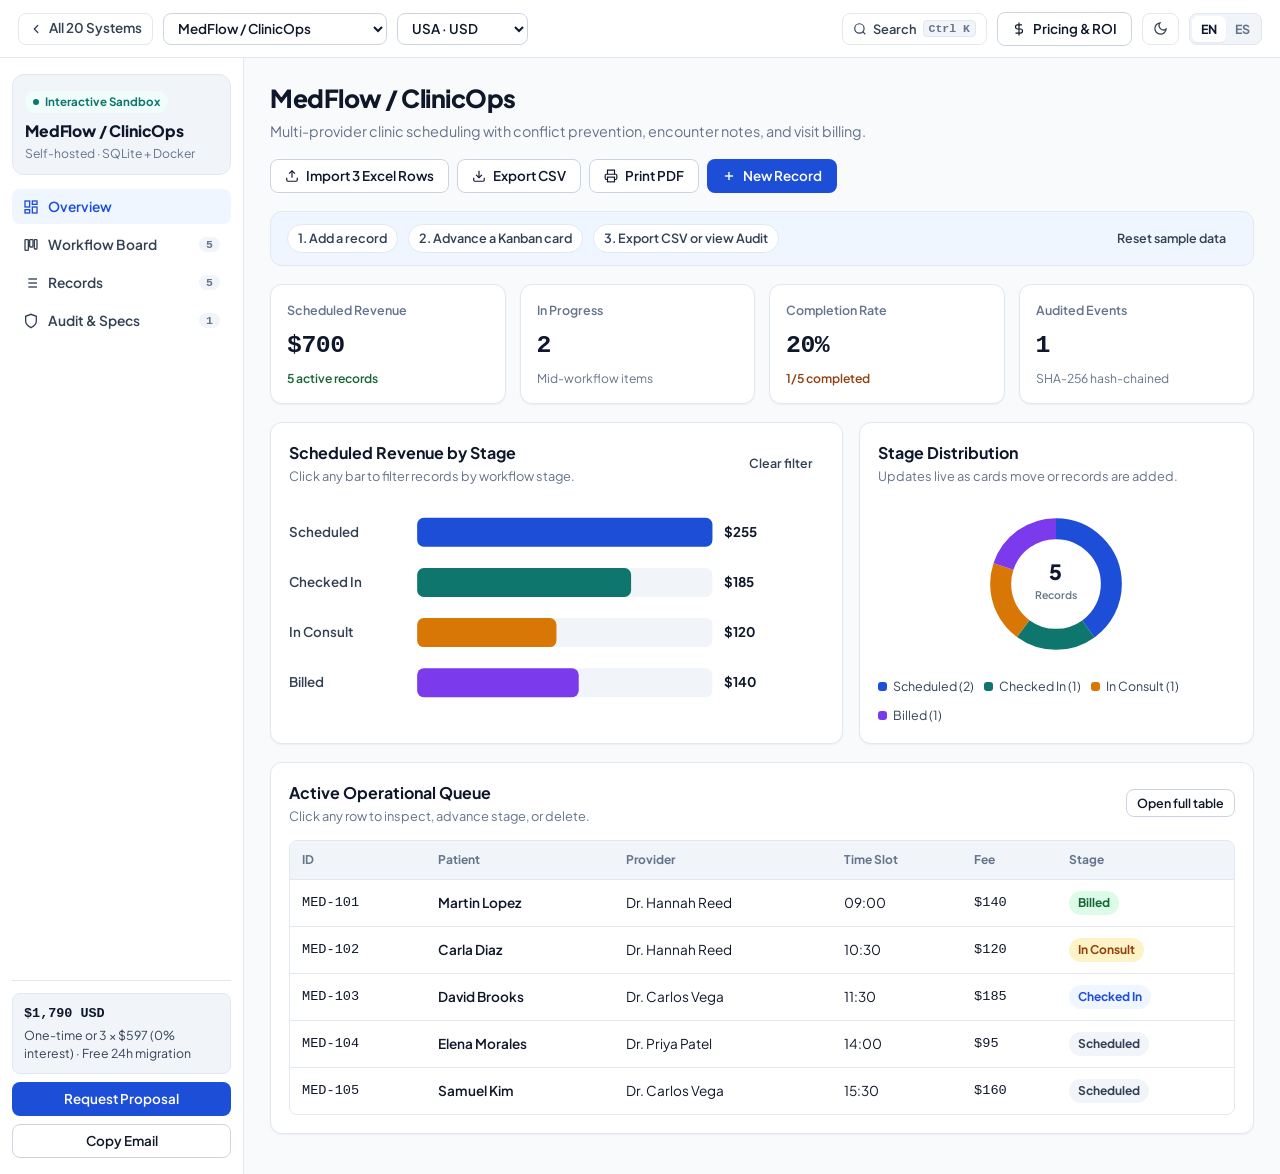
==== commit c8f9b574: "feat(site): v6 live mini-CRMs replacing all static PNGs, 2-tab embedded demo modal, localStorage syn" ====
--- a/demo.html
+++ b/demo.html
@@ -107,6 +107,10 @@
           <p id="ws-subtitle">Multi-provider scheduling, clinical workflow stages, and billing controls—running live in your browser.</p>
         </div>
         <div class="ws-actions">
+          <button type="button" id="btn-import-sample" class="btn btn-secondary">
+            <svg width="14" height="14" viewBox="0 0 24 24" fill="none" stroke="currentColor" stroke-width="2"><path d="M21 15v4a2 2 0 0 1-2 2H5a2 2 0 0 1-2-2v-4"/><polyline points="17 8 12 3 7 8"/><line x1="12" y1="3" x2="12" y2="15"/></svg>
+            <span id="lbl-import">Import 3 Excel Rows</span>
+          </button>
           <button type="button" id="btn-export-csv" class="btn btn-secondary">
             <svg width="14" height="14" viewBox="0 0 24 24" fill="none" stroke="currentColor" stroke-width="2"><path d="M21 15v4a2 2 0 0 1-2 2H5a2 2 0 0 1-2-2v-4"/><polyline points="7 10 12 15 17 10"/><line x1="12" y1="15" x2="12" y2="3"/></svg>
             <span id="lbl-csv">Export CSV</span>
--- a/demo.css
+++ b/demo.css
@@ -388,3 +388,9 @@
   .ws-shell { display: block; }
   .ws-main { padding: 0; }
 }
+
+/* Embedded Live App Mode (inside index.html Executive Modal) */
+html[data-embed="1"] .ws-topbar { display: none !important; }
+html[data-embed="1"] .ws-shell { min-height: 100vh; }
+html[data-embed="1"] .ws-sidebar { top: 0; height: 100vh; width: 220px; }
+html[data-embed="1"] .ws-main { padding: 18px 20px; }
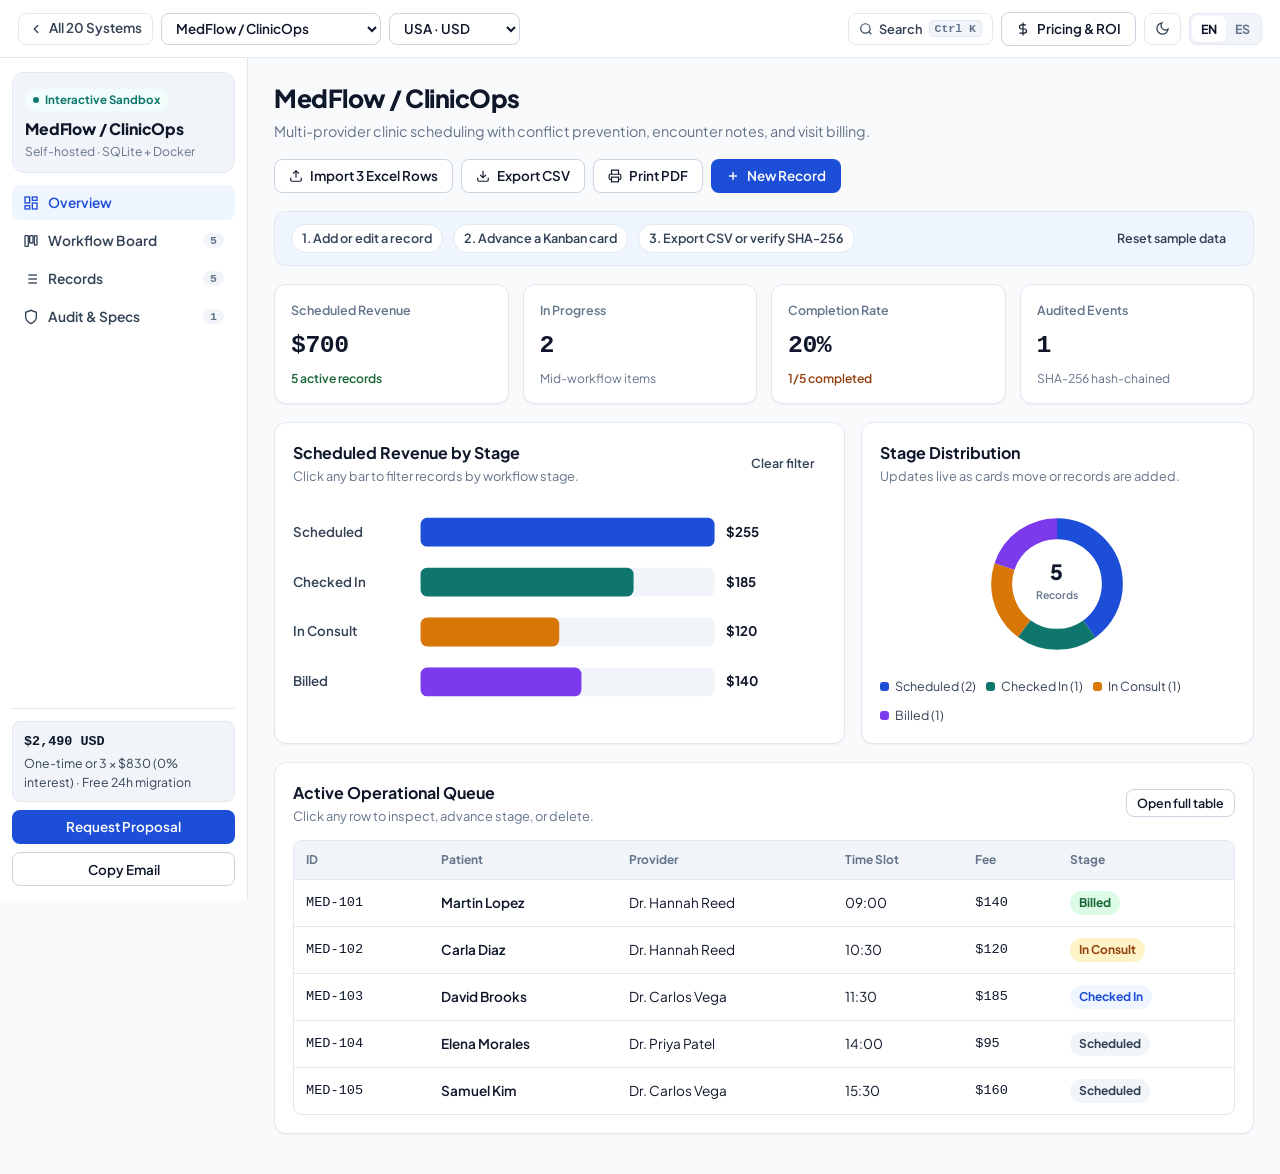
==== commit 00a7b5fe: "feat: publish full UI/UX overhaul, real CRUD & 64-char SHA-256 demo, enterprise pricing & PWA" ====
--- a/demo.html
+++ b/demo.html
@@ -6,6 +6,8 @@
   <title>Kreta Software — Interactive Workspace Sandbox</title>
   <link rel="icon" type="image/svg+xml" href="data:image/svg+xml,%3Csvg xmlns='http://www.w3.org/2000/svg' viewBox='0 0 32 32'%3E%3Crect width='32' height='32' rx='8' fill='%230F172A'/%3E%3Ctext x='16' y='22' text-anchor='middle' fill='%23FFFFFF' font-family='sans-serif' font-weight='800' font-size='18'%3EK%3C/text%3E%3C/svg%3E">
   <meta name="description" content="Test any of Kreta Software's 20 turnkey self-hosted B2B systems directly in your browser: live KPIs, interactive Kanban, SVG analytics, audit trail, and CSV export.">
+  <meta name="theme-color" content="#1d4ed8">
+  <link rel="manifest" href="manifest.json">
   <link rel="preconnect" href="https://fonts.googleapis.com">
   <link rel="preconnect" href="https://fonts.gstatic.com" crossorigin>
   <link href="https://fonts.googleapis.com/css2?family=Inter:wght@400;500;600;700&family=Plus+Jakarta+Sans:wght@600;700;800&display=swap" rel="stylesheet">
--- a/demo.css
+++ b/demo.css
@@ -68,15 +68,15 @@
 /* Topbar */
 .ws-topbar {
   position: sticky; top: 0; z-index: 40;
-  height: 58px; padding: 0 18px;
-  display: flex; align-items: center; justify-content: space-between; gap: 12px;
+  min-height: 58px; padding: 8px 18px;
+  display: flex; align-items: center; justify-content: space-between; gap: 10px; flex-wrap: wrap;
   background: var(--surface); border-bottom: 1px solid var(--border);
 }
-.ws-top-left, .ws-top-right { display: flex; align-items: center; gap: 10px; min-width: 0; }
+.ws-top-left, .ws-top-right { display: flex; align-items: center; gap: 8px; min-width: 0; flex-wrap: wrap; }
 .back-link {
   display: inline-flex; align-items: center; gap: 6px;
   height: 32px; padding: 0 10px; border-radius: var(--radius-sm);
-  color: var(--ink-2); text-decoration: none; font-size: 0.84rem; font-weight: 600;
+  color: var(--ink-2); text-decoration: none; font-size: 0.84rem; font-weight: 600; white-space: nowrap;
   border: 1px solid var(--border); background: var(--surface);
   transition: background-color 140ms var(--ease-out), border-color 140ms var(--ease-out), transform 120ms var(--ease-out);
 }
@@ -87,7 +87,7 @@
   height: 32px; padding: 0 10px; border-radius: var(--radius-sm);
   border: 1px solid var(--border-strong); background: var(--surface); color: var(--ink);
   font-family: inherit; font-size: 0.84rem; font-weight: 600; cursor: pointer;
-  line-height: 30px; vertical-align: middle;
+  line-height: 30px; vertical-align: middle; max-width: 220px; text-overflow: ellipsis;
 }
 .tb-select:focus-visible, .btn:focus-visible, .nav-item:focus-visible, input:focus-visible, select:focus-visible {
   outline: 2px solid var(--primary); outline-offset: 2px;
@@ -131,10 +131,11 @@
 .btn-sm { height: 28px; padding: 0 10px; font-size: 0.78rem; }
 
 /* App Shell */
-.ws-shell { display: grid; grid-template-columns: 244px minmax(0, 1fr); min-height: calc(100vh - 58px); }
+.ws-shell { display: grid; grid-template-columns: 248px minmax(0, 1fr); min-height: calc(100vh - 58px); }
 .ws-sidebar {
   background: var(--surface); border-right: 1px solid var(--border);
-  padding: 16px 12px; display: flex; flex-direction: column; gap: 14px;
+  padding: 14px 12px; display: flex; flex-direction: column; gap: 12px;
+  position: sticky; top: 58px; max-height: calc(100vh - 58px); overflow-y: auto;
 }
 .ws-brand-card {
   padding: 12px; border-radius: var(--radius); background: var(--surface-2); border: 1px solid var(--border);
@@ -172,7 +173,8 @@
 .own-chip strong { display: block; color: var(--ink); font-size: 0.84rem; margin-bottom: 2px; }
 
 /* Main Workspace */
-.ws-main { padding: 22px 26px 40px; max-width: 1320px; width: 100%; margin: 0 auto; }
+.ws-main { padding: 22px 26px 40px; max-width: 1320px; width: 100%; min-width: 0; margin: 0 auto; overflow-x: clip; }
+.ws-view, .card, .table-wrap { min-width: 0; max-width: 100%; }
 .ws-header { display: flex; align-items: flex-end; justify-content: space-between; gap: 16px; flex-wrap: wrap; margin-bottom: 18px; }
 .ws-header h1 { margin: 0; font-size: 1.55rem; font-weight: 800; letter-spacing: -0.02em; }
 .ws-header p { margin: 4px 0 0; color: var(--muted); font-size: 0.9rem; max-width: 68ch; }
@@ -223,8 +225,8 @@
 /* Toolbar & Table */
 .table-toolbar { display: flex; align-items: center; justify-content: space-between; gap: 10px; flex-wrap: wrap; margin-bottom: 12px; }
 .search-input {
-  height: 34px; padding: 0 12px; border-radius: var(--radius-sm); border: 1px solid var(--border-strong);
-  background: var(--surface); color: var(--ink); font-family: inherit; font-size: 0.85rem; min-width: 240px;
+  height: 36px; padding: 0 12px; border-radius: var(--radius-sm); border: 1px solid var(--border-strong);
+  background: var(--surface); color: var(--ink); font-family: inherit; font-size: 0.85rem; flex: 1 1 280px; max-width: 420px; min-width: 200px;
 }
 .filter-pills { display: flex; align-items: center; gap: 6px; flex-wrap: wrap; }
 .pill-btn {
@@ -366,19 +368,35 @@
 
 /* Responsive */
 .mobile-menu-btn { display: none; }
+.webhook-preview {
+  margin-top: 10px; padding: 12px; border-radius: var(--radius-sm);
+  background: #0f172a; color: #e2e8f0; font-family: var(--font-mono); font-size: 0.74rem;
+  overflow-x: auto; white-space: pre-wrap; word-break: break-all; border: 1px solid var(--border-strong);
+}
 @media (max-width: 1080px) {
   .kpi-grid { grid-template-columns: repeat(2, 1fr); }
   .panel-grid, .audit-grid { grid-template-columns: 1fr; }
   .kanban-grid { grid-template-columns: repeat(2, 1fr); }
 }
+@media (max-width: 960px) {
+  .ws-topbar { padding: 8px 12px; gap: 8px; }
+  .ws-top-left, .ws-top-right { width: 100%; justify-content: space-between; }
+  .tb-select { flex: 1 1 130px; max-width: none; }
+  .kbd-hint { display: none; }
+}
 @media (max-width: 820px) {
   .mobile-menu-btn { display: inline-flex; }
   .ws-shell { grid-template-columns: 1fr; }
-  .ws-sidebar { display: none; position: fixed; left: 0; top: 58px; bottom: 0; width: 260px; z-index: 55; box-shadow: var(--shadow-lg); }
+  .ws-sidebar { display: none; position: fixed; left: 0; top: 0; bottom: 0; width: 270px; max-height: 100vh; z-index: 65; box-shadow: var(--shadow-lg); padding-top: 18px; }
   .ws-sidebar.open { display: flex; }
-  .ws-main { padding: 16px; }
+  .ws-main { padding: 14px 12px 32px; }
+  .ws-header h1 { font-size: 1.28rem; }
+  .ws-actions { width: 100%; }
+  .ws-actions .btn { flex: 1 1 auto; font-size: 0.78rem; padding: 0 10px; }
   .kanban-grid, .tier-cards, .roi-grid, .form-grid { grid-template-columns: 1fr; }
-  .kbd-hint { display: none; }
+  .search-input { max-width: 100%; width: 100%; }
+  .back-link span { display: none; }
+  #lbl-cmd { display: none; }
 }
 @media (prefers-reduced-motion: reduce) {
   *, *::before, *::after { transition-duration: 0.01ms !important; animation-duration: 0.01ms !important; }
